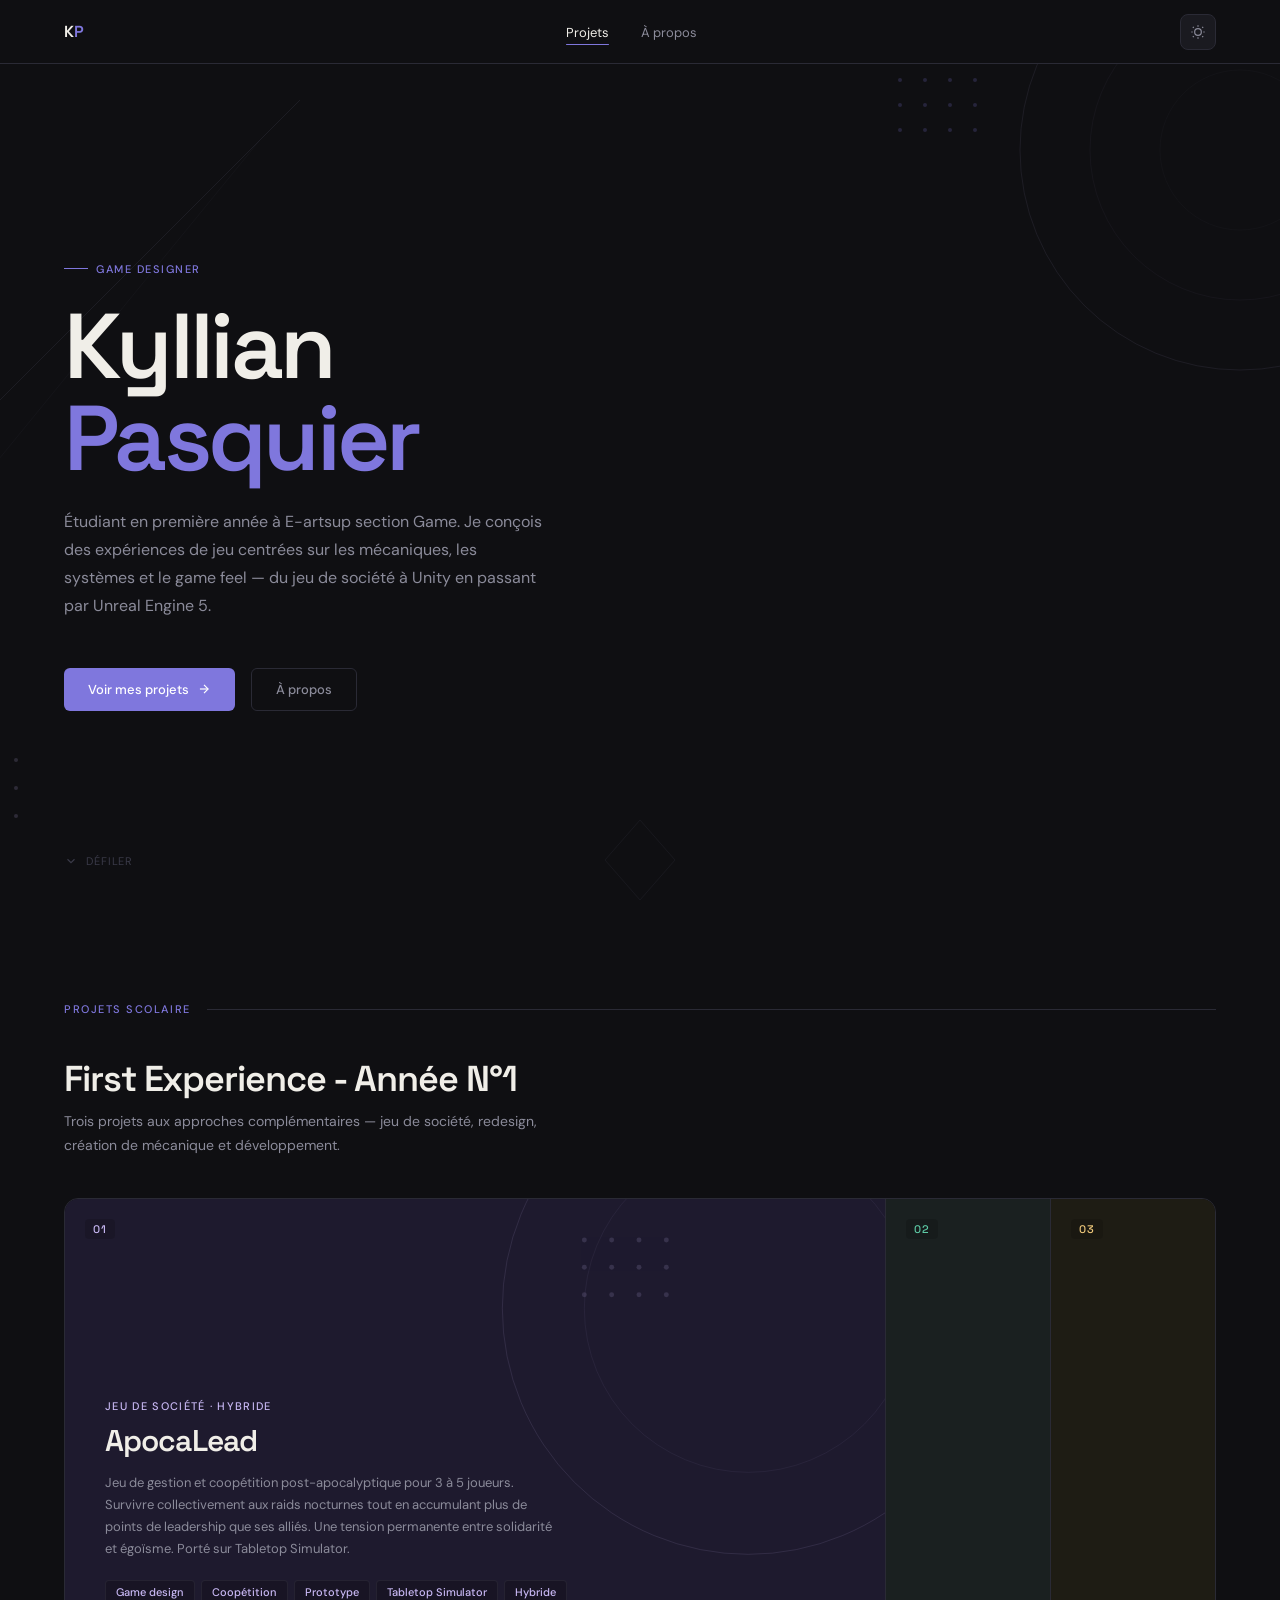
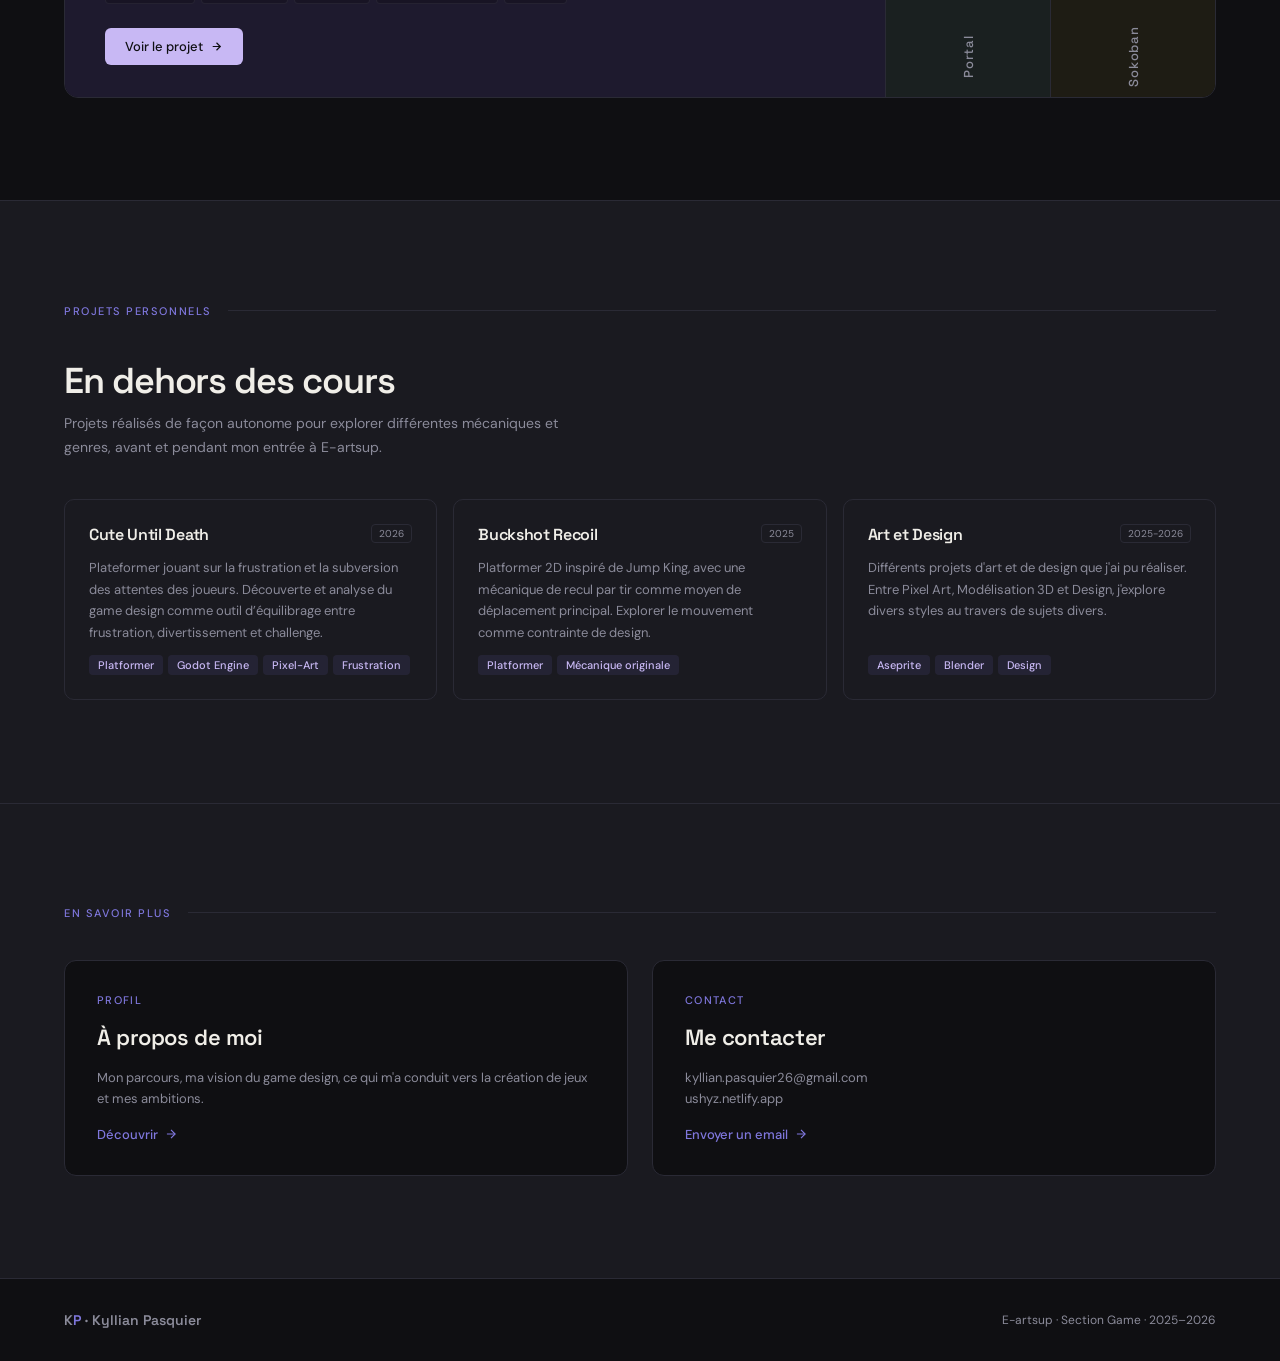
==== index.html @ 9b7fede8 "Update index.html" ====
<!DOCTYPE html>
<html lang="fr">
<head>
    <meta charset="UTF-8">
    <meta name="viewport" content="width=device-width, initial-scale=1.0">
    <title>Ushyz | Portfolio Game Designer</title>
    <link rel="stylesheet" href="styles/ushyz.css" type="text/css">
</head>
<body>

    <!-- NAV -->
<nav>
  <a href="index.html" class="nav-logo">K<span>P</span></a>
  <ul class="nav-links">
    <li><a href="#projets" class="active">Projets</a></li>
    <li><a href="ushyz.html">À propos</a></li>
  </ul>
  <button class="theme-toggle" id="themeToggle" aria-label="Changer de thème">
    <svg class="icon-sun" width="16" height="16" viewBox="0 0 24 24" fill="none" stroke="currentColor" stroke-width="1.8">
      <circle cx="12" cy="12" r="5"/><line x1="12" y1="2" x2="12" y2="4"/><line x1="12" y1="20" x2="12" y2="22"/>
      <line x1="4.22" y1="4.22" x2="5.64" y2="5.64"/><line x1="18.36" y1="18.36" x2="19.78" y2="19.78"/>
      <line x1="2" y1="12" x2="4" y2="12"/><line x1="20" y1="12" x2="22" y2="12"/>
      <line x1="4.22" y1="19.78" x2="5.64" y2="18.36"/><line x1="18.36" y1="5.64" x2="19.78" y2="4.22"/>
    </svg>
    <svg class="icon-moon" width="16" height="16" viewBox="0 0 24 24" fill="none" stroke="currentColor" stroke-width="1.8">
      <path d="M21 12.79A9 9 0 1111.21 3a7 7 0 009.79 9.79z"/>
    </svg>
  </button>
</nav>
 
<!-- HERO -->
<section class="hero">
  <div class="hero-bg">
    <svg viewBox="0 0 1440 900" xmlns="http://www.w3.org/2000/svg" preserveAspectRatio="xMidYMid slice">
      <circle cx="1320" cy="150" r="220" fill="none" stroke="#C8B8F4" stroke-width="0.8" opacity="0.1"/>
      <circle cx="1320" cy="150" r="150" fill="none" stroke="#C8B8F4" stroke-width="0.6" opacity="0.07"/>
      <circle cx="1320" cy="150" r="80" fill="none" stroke="#C8B8F4" stroke-width="0.5" opacity="0.05"/>
      <g fill="#7F77DD" opacity="0.2">
        <circle cx="980" cy="55" r="2"/><circle cx="1005" cy="55" r="2"/><circle cx="1030" cy="55" r="2"/><circle cx="1055" cy="55" r="2"/>
        <circle cx="980" cy="80" r="2"/><circle cx="1005" cy="80" r="2"/><circle cx="1030" cy="80" r="2"/><circle cx="1055" cy="80" r="2"/>
        <circle cx="980" cy="105" r="2"/><circle cx="1005" cy="105" r="2"/><circle cx="1030" cy="105" r="2"/><circle cx="1055" cy="105" r="2"/>
        <circle cx="980" cy="130" r="2"/><circle cx="1005" cy="130" r="2"/><circle cx="1030" cy="130" r="2"/><circle cx="1055" cy="130" r="2"/>
      </g>
      <line x1="-20" y1="500" x2="380" y2="100" stroke="#2A2A35" stroke-width="1" opacity="0.5"/>
      <line x1="-20" y1="580" x2="340" y2="140" stroke="#2A2A35" stroke-width="0.6" opacity="0.35"/>
      <rect x="1380" y="480" width="50" height="50" fill="none" stroke="#C8B8F4" stroke-width="0.7" opacity="0.12" transform="rotate(22 1405 505)"/>
      <g fill="#C8B8F4" opacity="0.16">
        <circle cx="40" cy="760" r="2"/><circle cx="68" cy="760" r="2"/><circle cx="96" cy="760" r="2"/>
        <circle cx="40" cy="788" r="2"/><circle cx="68" cy="788" r="2"/><circle cx="96" cy="788" r="2"/>
        <circle cx="40" cy="816" r="2"/><circle cx="68" cy="816" r="2"/><circle cx="96" cy="816" r="2"/>
      </g>
      <polygon points="720,820 755,860 720,900 685,860" fill="none" stroke="#C8B8F4" stroke-width="0.5" opacity="0.1"/>
    </svg>
  </div>
 
  <div class="hero-content">
    <div class="hero-tag">Game Designer</div>
    <h1 class="hero-title">Kyllian<br><span class="accent">Pasquier</span></h1>
    <p class="hero-desc">Étudiant en première année à E-artsup section Game. Je conçois des expériences de jeu centrées sur les mécaniques, les systèmes et le game feel — du jeu de société à Unity en passant par Unreal Engine 5.</p>
    <div class="hero-actions">
      <a href="#projets" class="btn-primary">
        Voir mes projets
        <svg width="14" height="14" viewBox="0 0 24 24" fill="none" stroke="currentColor" stroke-width="2"><line x1="5" y1="12" x2="19" y2="12"/><polyline points="12 5 19 12 12 19"/></svg>
      </a>
      <a href="apropos.html" class="btn-ghost">À propos</a>
    </div>
  </div>
 
  <div class="scroll-hint">
    <svg width="14" height="14" viewBox="0 0 24 24" fill="none" stroke="currentColor" stroke-width="2"><polyline points="6 9 12 15 18 9"/></svg>
    Défiler
  </div>
</section>
 
<!-- PROJETS MAJEURS -->
<section class="section" id="projets" style="background:var(--bg);">
  <div class="section-header">
    <span class="section-label">Projets Scolaire</span>
    <div class="section-line"></div>
  </div>
  <h2 class="section-title">First Experience - Année N°1</h2>
  <p class="section-sub">Trois projets aux approches complémentaires — jeu de société, redesign, création de mécanique et développement.</p>
 
  <div class="accordion" id="accordion">
 
    <!-- ApocaLead -->
    <div class="accord-panel active" data-id="apocalead">
      <div class="accord-bg"></div>
      <svg class="accord-deco" viewBox="0 0 600 520" xmlns="http://www.w3.org/2000/svg">
        <circle cx="500" cy="80" r="180" fill="none" stroke="#C8B8F4" stroke-width="0.7" opacity="0.12"/>
        <circle cx="500" cy="80" r="120" fill="none" stroke="#C8B8F4" stroke-width="0.5" opacity="0.09"/>
        <g fill="#C8B8F4" opacity="0.15">
          <circle cx="380" cy="30" r="1.8"/><circle cx="400" cy="30" r="1.8"/><circle cx="420" cy="30" r="1.8"/><circle cx="440" cy="30" r="1.8"/>
          <circle cx="380" cy="50" r="1.8"/><circle cx="400" cy="50" r="1.8"/><circle cx="420" cy="50" r="1.8"/><circle cx="440" cy="50" r="1.8"/>
          <circle cx="380" cy="70" r="1.8"/><circle cx="400" cy="70" r="1.8"/><circle cx="420" cy="70" r="1.8"/><circle cx="440" cy="70" r="1.8"/>
        </g>
        <polygon points="30,460 90,380 150,460" fill="none" stroke="#C8B8F4" stroke-width="0.6" opacity="0.15"/>
      </svg>
      <span class="accord-num">01</span>
      <div class="accord-label-v">ApocaLead</div>
      <div class="accord-content">
        <div class="accord-type">Jeu de société · Hybride</div>
        <h3 class="accord-title">ApocaLead</h3>
        <p class="accord-desc">Jeu de gestion et coopétition post-apocalyptique pour 3 à 5 joueurs. Survivre collectivement aux raids nocturnes tout en accumulant plus de points de leadership que ses alliés. Une tension permanente entre solidarité et égoïsme. Porté sur Tabletop Simulator.</p>
        <div class="accord-tags">
          <span class="accord-tag">Game design</span>
          <span class="accord-tag">Coopétition</span>
          <span class="accord-tag">Prototype</span>
          <span class="accord-tag">Tabletop Simulator</span>
          <span class="accord-tag">Hybride</span>
        </div>
        <div class="accord-actions">
          <a href="projetScolaire/apocalead.html" class="btn-accord">
            Voir le projet
            <svg width="13" height="13" viewBox="0 0 24 24" fill="none" stroke="currentColor" stroke-width="2.2"><line x1="5" y1="12" x2="19" y2="12"/><polyline points="12 5 19 12 12 19"/></svg>
          </a>
        </div>
      </div>
    </div>
 
    <!-- Portal -->
    <div class="accord-panel" data-id="portal">
      <div class="accord-bg"></div>
      <svg class="accord-deco" viewBox="0 0 600 520" xmlns="http://www.w3.org/2000/svg">
        <circle cx="500" cy="260" r="160" fill="none" stroke="#5DCAA5" stroke-width="0.7" opacity="0.12"/>
        <circle cx="500" cy="260" r="100" fill="none" stroke="#5DCAA5" stroke-width="0.5" opacity="0.09"/>
        <circle cx="500" cy="260" r="48" fill="none" stroke="#5DCAA5" stroke-width="0.4" opacity="0.07"/>
        <g fill="#5DCAA5" opacity="0.14">
          <circle cx="60" cy="40" r="1.8"/><circle cx="80" cy="40" r="1.8"/><circle cx="100" cy="40" r="1.8"/>
          <circle cx="60" cy="60" r="1.8"/><circle cx="80" cy="60" r="1.8"/><circle cx="100" cy="60" r="1.8"/>
        </g>
        <rect x="50" y="420" width="40" height="40" fill="none" stroke="#5DCAA5" stroke-width="0.6" opacity="0.14" transform="rotate(20 70 440)"/>
      </svg>
      <span class="accord-num">02</span>
      <div class="accord-label-v">Portal</div>
      <div class="accord-content">
        <div class="accord-type">Level design · Unreal Engine 5</div>
        <h3 class="accord-title">Portal — Redesign</h3>
        <p class="accord-desc">Reconstruction du niveau d'introduction de Portal depuis zéro en Blueprints sur UE5, puis intégration d'une mécanique de gameplay originale. Un exercice d'analyse du design existant avant toute création propre.</p>
        <div class="accord-tags">
          <span class="accord-tag">Unreal Engine 5</span>
          <span class="accord-tag">Blueprints</span>
          <span class="accord-tag">Level design</span>
          <span class="accord-tag">Analyse</span>
        </div>
        <div class="accord-actions">
          <a href="projetScolaire/portalgravity.html" class="btn-accord">
            Voir le projet
            <svg width="13" height="13" viewBox="0 0 24 24" fill="none" stroke="currentColor" stroke-width="2.2"><line x1="5" y1="12" x2="19" y2="12"/><polyline points="12 5 19 12 12 19"/></svg>
          </a>
        </div>
      </div>
    </div>
 
    <!-- Sokoban -->
    <div class="accord-panel" data-id="sokoban">
      <div class="accord-bg"></div>
      <svg class="accord-deco" viewBox="0 0 600 520" xmlns="http://www.w3.org/2000/svg">
        <circle cx="480" cy="420" r="150" fill="none" stroke="#F0C97B" stroke-width="0.7" opacity="0.12"/>
        <circle cx="480" cy="420" r="90" fill="none" stroke="#F0C97B" stroke-width="0.5" opacity="0.09"/>
        <g fill="#F0C97B" opacity="0.14">
          <circle cx="40" cy="460" r="1.8"/><circle cx="60" cy="460" r="1.8"/>
          <circle cx="40" cy="480" r="1.8"/><circle cx="60" cy="480" r="1.8"/>
        </g>
        <polygon points="300,40 340,100 260,100" fill="none" stroke="#F0C97B" stroke-width="0.6" opacity="0.14"/>
      </svg>
      <span class="accord-num">03</span>
      <div class="accord-label-v">Sokoban</div>
      <div class="accord-content">
        <div class="accord-type">Développement · Unity · Projet de fin d'année</div>
        <h3 class="accord-title">Sokoban revisité</h3>
        <p class="accord-desc">Reprise d'un jeu de type Sokoban avec ajout d'une mécanique clé, refonte du système de déplacement et amélioration du game feel — dont la rotation du personnage selon sa direction. Petit détail, grand impact sur la lisibilité et l'immersion.</p>
        <div class="accord-tags">
          <span class="accord-tag">Unity</span>
          <span class="accord-tag">C#</span>
          <span class="accord-tag">Game feel</span>
          <span class="accord-tag">Mécanique originale</span>
        </div>
        <div class="accord-actions">
          <a href="projetScolaire/froglydash.html" class="btn-accord">
            Voir le projet
            <svg width="13" height="13" viewBox="0 0 24 24" fill="none" stroke="currentColor" stroke-width="2.2"><line x1="5" y1="12" x2="19" y2="12"/><polyline points="12 5 19 12 12 19"/></svg>
          </a>
        </div>
      </div>
    </div>
 
  </div>
</section>
 
<!-- PROJETS PERSO -->
<section class="section" style="background:var(--bg2); border-top:1px solid var(--border);">
  <div class="section-header">
    <span class="section-label">Projets personnels</span>
    <div class="section-line"></div>
  </div>
  <h2 class="section-title">En dehors des cours</h2>
  <p class="section-sub">Projets réalisés de façon autonome pour explorer différentes mécaniques et genres, avant et pendant mon entrée à E-artsup.</p>
 

  <div class="perso-grid">
    <div class="perso-card fade-up">
      <div class="perso-card-header">
        <div class="perso-card-title">Cute Until Death</div>
        <span class="perso-card-year">2026</span>
      </div>
      <p class="perso-card-desc">Plateformer jouant sur la frustration et la subversion des attentes des joueurs. Découverte et analyse du game design comme outil d’équilibrage entre frustration, divertissement et challenge.</p>
      <div class="perso-tags">
        <span class="perso-tag">Platformer</span>
        <span class="perso-tag">Godot Engine</span>
        <span class="perso-tag">Pixel-Art</span>
        <span class="perso-tag">Frustration</span>
      </div>
    </div>

    <div class="perso-card fade-up">
      <div class="perso-card-header">
        <div class="perso-card-title">Buckshot Recoil</div>
        <span class="perso-card-year">2025</span>
      </div>
      <p class="perso-card-desc">Platformer 2D inspiré de Jump King, avec une mécanique de recul par tir comme moyen de déplacement principal. Explorer le mouvement comme contrainte de design.</p>
      <div class="perso-tags">
        <span class="perso-tag">Platformer</span>
        <span class="perso-tag">Mécanique originale</span>
      </div>
    </div>
 
    <div class="perso-card fade-up">
      <div class="perso-card-header">
        <div class="perso-card-title">Art et Design</div>
        <span class="perso-card-year">2025-2026</span>
      </div>
      <p class="perso-card-desc">Différents projets d'art et de design que j'ai pu réaliser. Entre Pixel Art, Modélisation 3D et Design, j'explore divers styles au travers de sujets divers.</p>
      <div class="perso-tags">
        <span class="perso-tag">Aseprite</span>
        <span class="perso-tag">Blender</span>
        <span class="perso-tag">Design</span>
      </div>
    </div>
    
  </div>
</section>
 
<!-- BOTTOM HUB -->
<section class="bottom-hub">
  <div class="section-header">
    <span class="section-label">En savoir plus</span>
    <div class="section-line"></div>
  </div>
  <div class="bottom-grid">
 
    <a href="apropos.html" class="bottom-card fade-up">
      <div class="bottom-card-label">Profil</div>
      <div class="bottom-card-title">À propos de moi</div>
      <p class="bottom-card-desc">Mon parcours, ma vision du game design, ce qui m'a conduit vers la création de jeux et mes ambitions.</p>
      <span class="bottom-card-link">
        Découvrir
        <svg width="14" height="14" viewBox="0 0 24 24" fill="none" stroke="currentColor" stroke-width="2"><line x1="5" y1="12" x2="19" y2="12"/><polyline points="12 5 19 12 12 19"/></svg>
      </span>
    </a>
 
    <a href="mailto:kyllian.pasquier26@gmail.com" class="bottom-card fade-up">
      <div class="bottom-card-label">Contact</div>
      <div class="bottom-card-title">Me contacter</div>
      <p class="bottom-card-desc">kyllian.pasquier26@gmail.com<br>ushyz.netlify.app</p>
      <span class="bottom-card-link">
        Envoyer un email
        <svg width="14" height="14" viewBox="0 0 24 24" fill="none" stroke="currentColor" stroke-width="2"><line x1="5" y1="12" x2="19" y2="12"/><polyline points="12 5 19 12 12 19"/></svg>
      </span>
    </a>
 
  </div>
</section>
 
<!-- FOOTER -->
<footer>
  <div class="footer-logo">K<span>P</span> · Kyllian Pasquier</div>
  <div class="footer-copy">E-artsup · Section Game · 2025–2026</div>
</footer>

</body>
<script src="js/app.js">
</script>
</html>
---- styles/ushyz.css ----
@import url('https://fonts.googleapis.com/css2?family=DM+Sans:wght@300;400;500&family=Space+Grotesk:wght@400;500;600&family=DM+Mono:wght@400;500&display=swap');

:root {
  --accent: #7F77DD;
  --accent-light: #C8B8F4;
  --accent-dim: rgba(127,119,221,0.10);
  --ease: 0.35s cubic-bezier(.4,0,.2,1);
  --accord-ease: 0.55s cubic-bezier(.4,0,.2,1);
}
[data-theme="dark"] {
  --bg: #0F0F12; --bg2: #1A1A20; --bg3: #22222A;
  --ink: #F0EEE8; --ink2: #8B8B9A; --ink3: #3A3A48;
  --border: #2A2A35; --shadow: 0 4px 32px rgba(0,0,0,0.5);
}
[data-theme="light"] {
  --bg: #FAFAF8; --bg2: #F2F1EE; --bg3: #E8E7E2;
  --ink: #0F0F12; --ink2: #5A5A6A; --ink3: #CACAC8;
  --border: #E2E2E8; --shadow: 0 4px 32px rgba(0,0,0,0.07);
}
*, *::before, *::after { box-sizing: border-box; margin: 0; padding: 0; }
html { scroll-behavior: smooth; }
body {
  font-family: 'DM Sans', sans-serif;
  background: var(--bg); color: var(--ink);
  transition: background var(--ease), color var(--ease);
  overflow-x: hidden;
}
a { color: inherit; text-decoration: none; }
 
/* ── NAV ── */
nav {
  position: fixed; top: 0; left: 0; right: 0; z-index: 100;
  display: flex; align-items: center; justify-content: space-between;
  padding: 0 clamp(1.5rem,5vw,4rem); height: 64px;
  background: var(--bg); border-bottom: 1px solid var(--border);
  transition: background var(--ease), border-color var(--ease);
}
.nav-logo { font-family:'Space Grotesk',sans-serif; font-size:16px; font-weight:600; letter-spacing:-0.03em; }
.nav-logo span { color: var(--accent); }
.nav-links { display:flex; align-items:center; gap:2rem; list-style:none; }
.nav-links a { font-size:13px; color:var(--ink2); transition:color 0.2s; }
.nav-links a:hover, .nav-links a.active { color:var(--ink); }
.nav-links a.active { position:relative; }
.nav-links a.active::after { content:''; position:absolute; bottom:-4px; left:0; right:0; height:1.5px; background:var(--accent); border-radius:1px; }
.theme-toggle {
  width:36px; height:36px; border-radius:8px;
  border:1px solid var(--border); background:var(--bg2);
  cursor:pointer; display:flex; align-items:center; justify-content:center;
  transition:background var(--ease); color:var(--ink2);
}
.theme-toggle:hover { background:var(--bg3); color:var(--ink); }
[data-theme="dark"]  .icon-sun  { display:block; }
[data-theme="dark"]  .icon-moon { display:none; }
[data-theme="light"] .icon-sun  { display:none; }
[data-theme="light"] .icon-moon { display:block; }
 
/* ── HERO ── */
.hero {
  min-height:100vh; padding:0 clamp(1.5rem,5vw,4rem);
  display:flex; align-items:center; position:relative; overflow:hidden;
}
.hero-bg { position:absolute; inset:0; pointer-events:none; }
.hero-bg svg { position:absolute; inset:0; width:100%; height:100%; }
.hero-content { position:relative; z-index:2; padding-top:64px; max-width:680px; }
.hero-tag {
  display:inline-flex; align-items:center; gap:8px;
  font-size:11px; font-weight:500; letter-spacing:0.14em; text-transform:uppercase;
  color:var(--accent); margin-bottom:1.5rem;
  animation:fadeUp 0.6s 0.1s ease both;
}
.hero-tag::before { content:''; display:block; width:24px; height:1.5px; background:var(--accent); }
.hero-title {
  font-family:'Space Grotesk',sans-serif;
  font-size:clamp(48px,8vw,92px); font-weight:600;
  line-height:1.0; letter-spacing:-0.04em; color:var(--ink);
  margin-bottom:1.5rem; animation:fadeUp 0.6s 0.22s ease both;
}
.hero-title .accent { color:var(--accent); }
.hero-desc {
  font-size:clamp(14px,1.5vw,16px); color:var(--ink2);
  line-height:1.75; max-width:480px; margin-bottom:3rem;
  animation:fadeUp 0.6s 0.34s ease both;
}
.hero-actions { display:flex; gap:1rem; flex-wrap:wrap; animation:fadeUp 0.6s 0.46s ease both; }
.btn-primary {
  display:inline-flex; align-items:center; gap:8px;
  padding:12px 24px; background:var(--accent); color:#fff;
  font-size:13px; font-weight:500; border-radius:6px;
  transition:opacity 0.2s, transform 0.2s;
}
.btn-primary:hover { opacity:0.88; transform:translateY(-1px); }
.btn-ghost {
  display:inline-flex; align-items:center; gap:8px;
  padding:12px 24px; background:transparent; color:var(--ink2);
  font-size:13px; font-weight:500; border-radius:6px;
  border:1px solid var(--border); transition:color 0.2s, border-color 0.2s, transform 0.2s;
}
.btn-ghost:hover { color:var(--ink); border-color:var(--ink2); transform:translateY(-1px); }
.scroll-hint {
  position:absolute; bottom:2rem; left:clamp(1.5rem,5vw,4rem);
  display:flex; align-items:center; gap:8px;
  font-size:11px; color:var(--ink3); letter-spacing:0.08em; text-transform:uppercase;
  animation:bob 2.2s ease-in-out infinite;
}
@keyframes bob { 0%,100%{transform:translateY(0)} 50%{transform:translateY(6px)} }
@keyframes fadeUp { from{opacity:0;transform:translateY(20px)} to{opacity:1;transform:translateY(0)} }
 
/* ── SECTION COMMUNE ── */
.section { padding:clamp(4rem,8vw,7rem) clamp(1.5rem,5vw,4rem); }
.section-header { display:flex; align-items:center; gap:1rem; margin-bottom:2.5rem; }
.section-label { font-size:11px; font-weight:500; letter-spacing:0.14em; text-transform:uppercase; color:var(--accent); white-space:nowrap; }
.section-line { flex:1; height:1px; background:var(--border); }
.section-title { font-family:'Space Grotesk',sans-serif; font-size:clamp(24px,3vw,36px); font-weight:600; letter-spacing:-0.03em; color:var(--ink); margin-bottom:0.5rem; }
.section-sub { font-size:14px; color:var(--ink2); line-height:1.7; max-width:520px; margin-bottom:2.5rem; }
 
/* ── ACCORDÉON HORIZONTAL ── */
.accordion {
  display:flex; height:500px;
  border-radius:14px; overflow:hidden;
  border:1px solid var(--border);
}
.accord-panel {
  position:relative; overflow:hidden; cursor:pointer;
  transition:flex var(--accord-ease);
  flex:1; min-width:60px;
  border-right:1px solid var(--border);
}
.accord-panel:last-child { border-right:none; }
.accord-panel.active { flex:5; cursor:default; }
 
.accord-panel[data-id="apocalead"] { --ph:#1E1A2E; --pa:#C8B8F4; }
.accord-panel[data-id="portal"]    { --ph:#1A2020; --pa:#5DCAA5; }
.accord-panel[data-id="sokoban"]   { --ph:#1E1C14; --pa:#F0C97B; }
.accord-panel[data-id="cute"]      { --ph:#1E1014; --pa:#F0997B; }
[data-theme="light"] .accord-panel[data-id="apocalead"] { --ph:#F0EDF9; }
[data-theme="light"] .accord-panel[data-id="portal"]    { --ph:#EDF5F2; }
[data-theme="light"] .accord-panel[data-id="sokoban"]   { --ph:#F6F2E8; }
[data-theme="light"] .accord-panel[data-id="cute"]      { --ph:#F9EDE9; }
 
.accord-bg { position:absolute; inset:0; background:var(--ph); transition:background var(--ease); }
 
.accord-deco { position:absolute; inset:0; pointer-events:none; opacity:0; transition:opacity 0.4s 0.2s; }
.accord-panel.active .accord-deco { opacity:1; }
 
.accord-num {
  position:absolute; top:1.25rem; left:1.25rem; z-index:2;
  font-family:'Space Grotesk',sans-serif; font-size:11px; font-weight:500;
  letter-spacing:0.1em; color:var(--pa);
  background:rgba(0,0,0,0.15); padding:3px 8px; border-radius:4px;
}
[data-theme="light"] .accord-num { background:rgba(255,255,255,0.5); }
 
.accord-label-v {
  position:absolute; bottom:2rem; left:50%; z-index:2;
  transform:translateX(-50%) rotate(-90deg);
  white-space:nowrap; font-family:'Space Grotesk',sans-serif;
  font-size:13px; font-weight:500; letter-spacing:0.06em; color:var(--ink2);
  transition:opacity 0.4s, color 0.2s; pointer-events:none;
}
.accord-panel.active .accord-label-v { opacity:0; }
.accord-panel:not(.active):hover .accord-label-v { color:var(--ink); }
 
.accord-content {
  position:absolute; inset:0; z-index:2;
  padding:4rem 2.5rem 2rem;
  display:flex; flex-direction:column; justify-content:flex-end;
  opacity:0; transform:translateY(12px);
  transition:opacity 0.3s, transform 0.3s;
  pointer-events:none;
}
.accord-panel.active .accord-content { opacity:1; transform:translateY(0); transition-delay:0.18s; pointer-events:auto; }
 
.accord-type { font-size:11px; font-weight:500; letter-spacing:0.12em; text-transform:uppercase; color:var(--pa); margin-bottom:0.5rem; }
.accord-title { font-family:'Space Grotesk',sans-serif; font-size:clamp(20px,2.5vw,30px); font-weight:600; letter-spacing:-0.03em; color:var(--ink); margin-bottom:0.75rem; }
.accord-desc { font-size:13px; color:var(--ink2); line-height:1.7; max-width:460px; margin-bottom:1.25rem; }
.accord-tags { display:flex; flex-wrap:wrap; gap:6px; margin-bottom:1.5rem; }
.accord-tag {
  font-size:11px; font-weight:500; padding:4px 10px; border-radius:4px;
  background:rgba(0,0,0,0.2); color:var(--pa);
  border:1px solid rgba(255,255,255,0.06);
}
[data-theme="light"] .accord-tag { background:rgba(255,255,255,0.6); border-color:rgba(0,0,0,0.08); color:var(--ink2); }
 
.accord-panel:not(.active)::after {
  content:''; position:absolute; inset:0;
  background:rgba(127,119,221,0.04); opacity:0; transition:opacity 0.2s;
}
.accord-panel:not(.active):hover::after { opacity:1; }
 
.accord-actions { display:flex; gap:0.75rem; flex-wrap:wrap; }
.btn-accord {
  display:inline-flex; align-items:center; gap:7px;
  padding:10px 20px; border-radius:6px;
  font-size:13px; font-weight:500;
  background:var(--pa); color:#0F0F12;
  transition:opacity 0.2s, transform 0.2s;
}
.btn-accord:hover { opacity:0.85; transform:translateY(-1px); }
 
/* ── PROJETS PERSO ── */
.perso-grid { display:grid; grid-template-columns:repeat(auto-fit,minmax(280px,1fr)); gap:1rem; }
.perso-card {
  background:var(--bg2); border:1px solid var(--border);
  border-radius:10px; padding:1.5rem;
  display:flex; flex-direction:column; gap:0.75rem;
  transition:border-color 0.25s, transform 0.25s;
  position:relative; overflow:hidden;
}
.perso-card:hover { border-color:var(--accent-light); transform:translateY(-3px); }
.perso-card-header { display:flex; justify-content:space-between; align-items:flex-start; }
.perso-card-title { font-family:'Space Grotesk',sans-serif; font-size:16px; font-weight:600; letter-spacing:-0.02em; color:var(--ink); }
.perso-card-year { font-size:10px; color:var(--ink2); padding:2px 7px; border-radius:4px; border:1px solid var(--border); }
.perso-card-desc { font-size:13px; color:var(--ink2); line-height:1.65; }
.perso-tags { display:flex; flex-wrap:wrap; gap:5px; margin-top:auto; }
.perso-tag { font-size:11px; font-weight:500; padding:3px 9px; border-radius:4px; background:var(--accent-dim); color:var(--accent-light); }
[data-theme="light"] .perso-tag { background:#EEEDFE; color:#3C3489; }
 
/* ── BOTTOM HUB (à propos + contact) ── */
.bottom-hub { padding:clamp(4rem,8vw,7rem) clamp(1.5rem,5vw,4rem); background:var(--bg2); border-top:1px solid var(--border); }
.bottom-grid { display:grid; grid-template-columns:1fr 1fr; gap:1.5rem; }
.bottom-card {
  background:var(--bg); border:1px solid var(--border);
  border-radius:12px; padding:2rem;
  display:flex; flex-direction:column; gap:1rem;
  transition:border-color 0.25s, transform 0.25s;
  position:relative; overflow:hidden;
}
.bottom-card:hover { border-color:var(--accent-light); transform:translateY(-3px); }
.bottom-card-label { font-size:11px; font-weight:500; letter-spacing:0.12em; text-transform:uppercase; color:var(--accent); }
.bottom-card-title { font-family:'Space Grotesk',sans-serif; font-size:22px; font-weight:600; letter-spacing:-0.02em; color:var(--ink); }
.bottom-card-desc { font-size:13px; color:var(--ink2); line-height:1.65; flex:1; }
.bottom-card-link {
  display:inline-flex; align-items:center; gap:6px;
  font-size:13px; font-weight:500; color:var(--accent);
  transition:gap 0.2s;
}
.bottom-card:hover .bottom-card-link { gap:10px; }
 
/* ── FOOTER ── */
footer {
  padding:2rem clamp(1.5rem,5vw,4rem);
  border-top:1px solid var(--border);
  display:flex; justify-content:space-between; align-items:center; flex-wrap:wrap; gap:1rem;
}
.footer-logo { font-family:'Space Grotesk',sans-serif; font-size:14px; font-weight:600; color:var(--ink2); }
.footer-logo span { color:var(--accent); }
.footer-copy { font-size:12px; color:var(--ink2); }
 
/* ── FADE UP ── */
.fade-up { opacity:0; transform:translateY(24px); transition:opacity 0.6s ease, transform 0.6s ease; }
.fade-up.visible { opacity:1; transform:translateY(0); }
.fade-up:nth-child(2){transition-delay:0.1s}
.fade-up:nth-child(3){transition-delay:0.2s}
.fade-up:nth-child(4){transition-delay:0.3s}
 
@media(max-width:768px){
  .nav-links{display:none;}
  .accordion{flex-direction:column;height:auto;}
  .accord-panel{flex:none!important;height:60px;min-width:unset;border-right:none;border-bottom:1px solid var(--border);}
  .accord-panel:last-child{border-bottom:none;}
  .accord-panel.active{height:380px;}
  .accord-label-v{transform:translate(-50%,-50%);bottom:unset;top:50%;}
  .bottom-grid{grid-template-columns:1fr;}
}
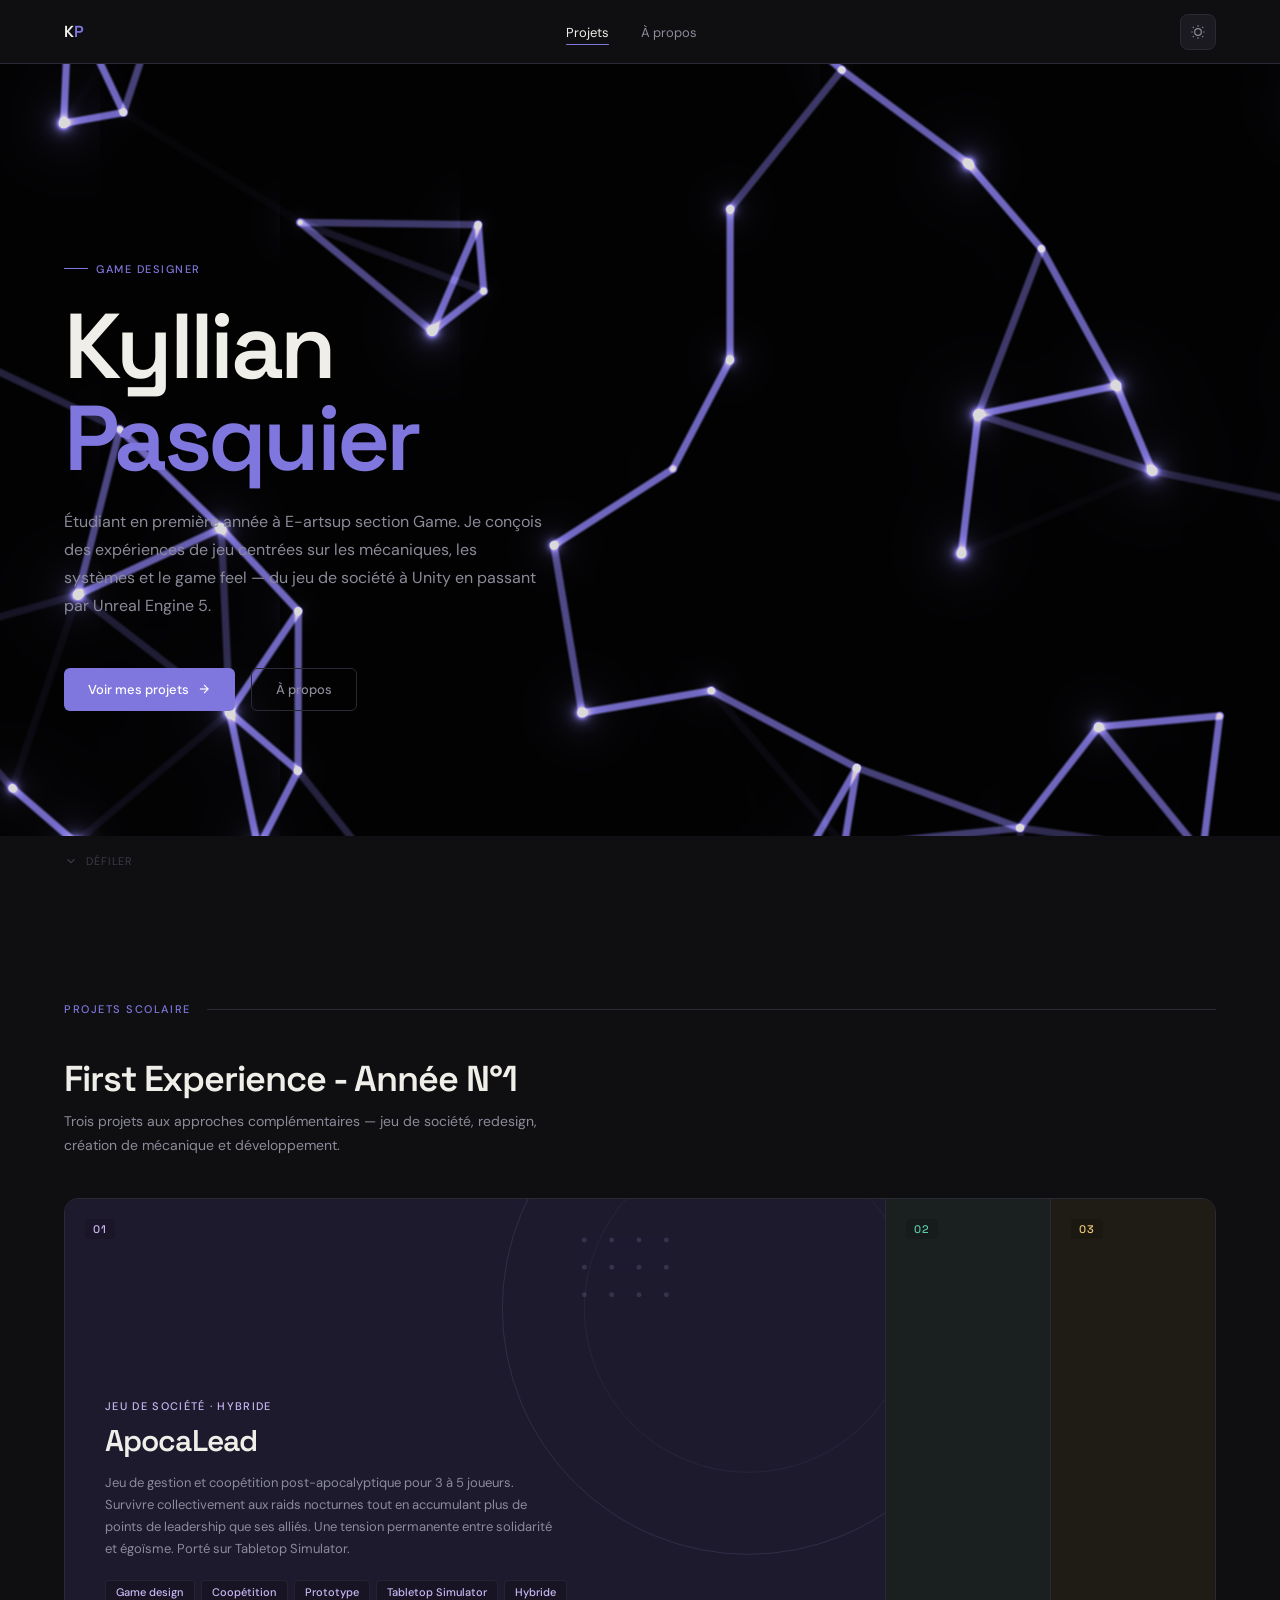
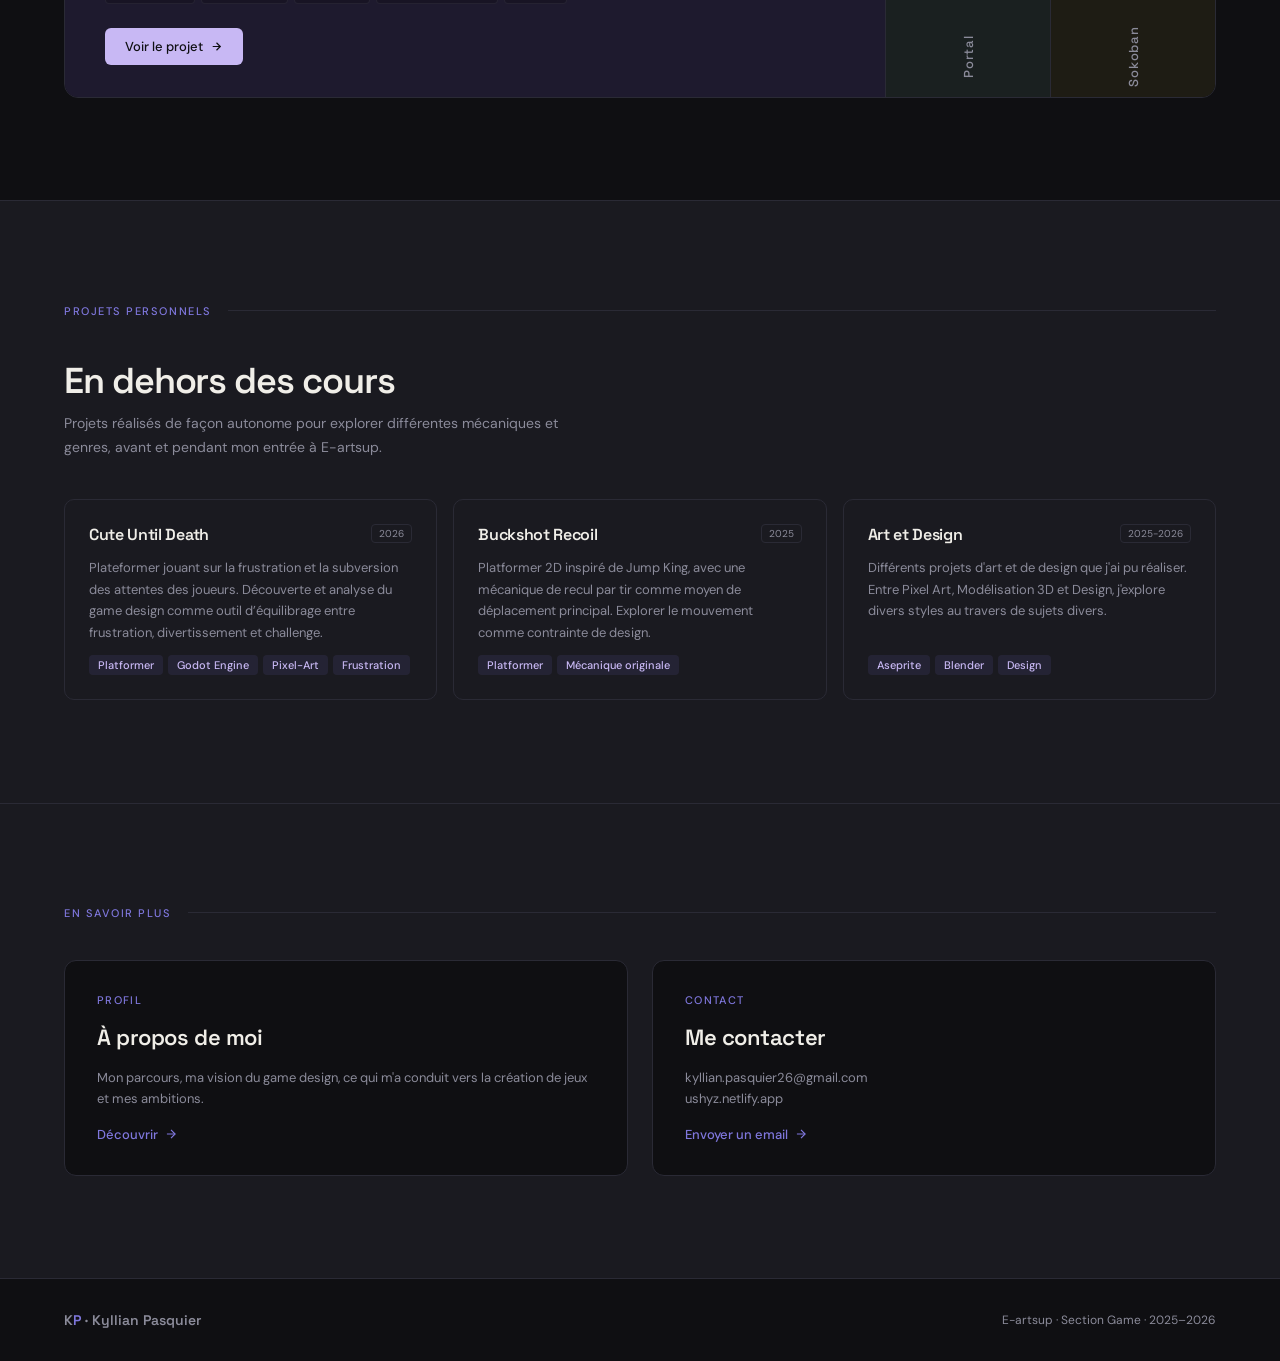
==== commit c7a21089: "update main section Ajout shaders + optimisation" ====
--- a/index.html
+++ b/index.html
@@ -31,26 +31,7 @@
 <!-- HERO -->
 <section class="hero">
   <div class="hero-bg">
-    <svg viewBox="0 0 1440 900" xmlns="http://www.w3.org/2000/svg" preserveAspectRatio="xMidYMid slice">
-      <circle cx="1320" cy="150" r="220" fill="none" stroke="#C8B8F4" stroke-width="0.8" opacity="0.1"/>
-      <circle cx="1320" cy="150" r="150" fill="none" stroke="#C8B8F4" stroke-width="0.6" opacity="0.07"/>
-      <circle cx="1320" cy="150" r="80" fill="none" stroke="#C8B8F4" stroke-width="0.5" opacity="0.05"/>
-      <g fill="#7F77DD" opacity="0.2">
-        <circle cx="980" cy="55" r="2"/><circle cx="1005" cy="55" r="2"/><circle cx="1030" cy="55" r="2"/><circle cx="1055" cy="55" r="2"/>
-        <circle cx="980" cy="80" r="2"/><circle cx="1005" cy="80" r="2"/><circle cx="1030" cy="80" r="2"/><circle cx="1055" cy="80" r="2"/>
-        <circle cx="980" cy="105" r="2"/><circle cx="1005" cy="105" r="2"/><circle cx="1030" cy="105" r="2"/><circle cx="1055" cy="105" r="2"/>
-        <circle cx="980" cy="130" r="2"/><circle cx="1005" cy="130" r="2"/><circle cx="1030" cy="130" r="2"/><circle cx="1055" cy="130" r="2"/>
-      </g>
-      <line x1="-20" y1="500" x2="380" y2="100" stroke="#2A2A35" stroke-width="1" opacity="0.5"/>
-      <line x1="-20" y1="580" x2="340" y2="140" stroke="#2A2A35" stroke-width="0.6" opacity="0.35"/>
-      <rect x="1380" y="480" width="50" height="50" fill="none" stroke="#C8B8F4" stroke-width="0.7" opacity="0.12" transform="rotate(22 1405 505)"/>
-      <g fill="#C8B8F4" opacity="0.16">
-        <circle cx="40" cy="760" r="2"/><circle cx="68" cy="760" r="2"/><circle cx="96" cy="760" r="2"/>
-        <circle cx="40" cy="788" r="2"/><circle cx="68" cy="788" r="2"/><circle cx="96" cy="788" r="2"/>
-        <circle cx="40" cy="816" r="2"/><circle cx="68" cy="816" r="2"/><circle cx="96" cy="816" r="2"/>
-      </g>
-      <polygon points="720,820 755,860 720,900 685,860" fill="none" stroke="#C8B8F4" stroke-width="0.5" opacity="0.1"/>
-    </svg>
+    <canvas id="shader-bg"></canvas>
   </div>
  
   <div class="hero-content">
@@ -281,4 +262,4 @@
 </body>
 <script src="js/app.js">
 </script>
-</html>
+</html>
--- a/styles/ushyz.css
+++ b/styles/ushyz.css
@@ -60,7 +60,16 @@
   display:flex; align-items:center; position:relative; overflow:hidden;
 }
 .hero-bg { position:absolute; inset:0; pointer-events:none; }
-.hero-bg svg { position:absolute; inset:0; width:100%; height:100%; }
+#shader-bg {
+  position: absolute;
+  top: 0;
+  left: 0;
+  width: 100%;
+  height: 100%;
+  display: block;
+  opacity: 0.85;
+  pointer-events: none;
+}
 .hero-content { position:relative; z-index:2; padding-top:64px; max-width:680px; }
 .hero-tag {
   display:inline-flex; align-items:center; gap:8px;
@@ -106,7 +115,7 @@
 @keyframes fadeUp { from{opacity:0;transform:translateY(20px)} to{opacity:1;transform:translateY(0)} }
  
 /* ── SECTION COMMUNE ── */
-.section { padding:clamp(4rem,8vw,7rem) clamp(1.5rem,5vw,4rem); }
+.section { padding:clamp(4rem,8vw,7rem) clamp(1.5rem,5vw,4rem); position: relative; z-index: 5; background: var(--bg); }
 .section-header { display:flex; align-items:center; gap:1rem; margin-bottom:2.5rem; }
 .section-label { font-size:11px; font-weight:500; letter-spacing:0.14em; text-transform:uppercase; color:var(--accent); white-space:nowrap; }
 .section-line { flex:1; height:1px; background:var(--border); }
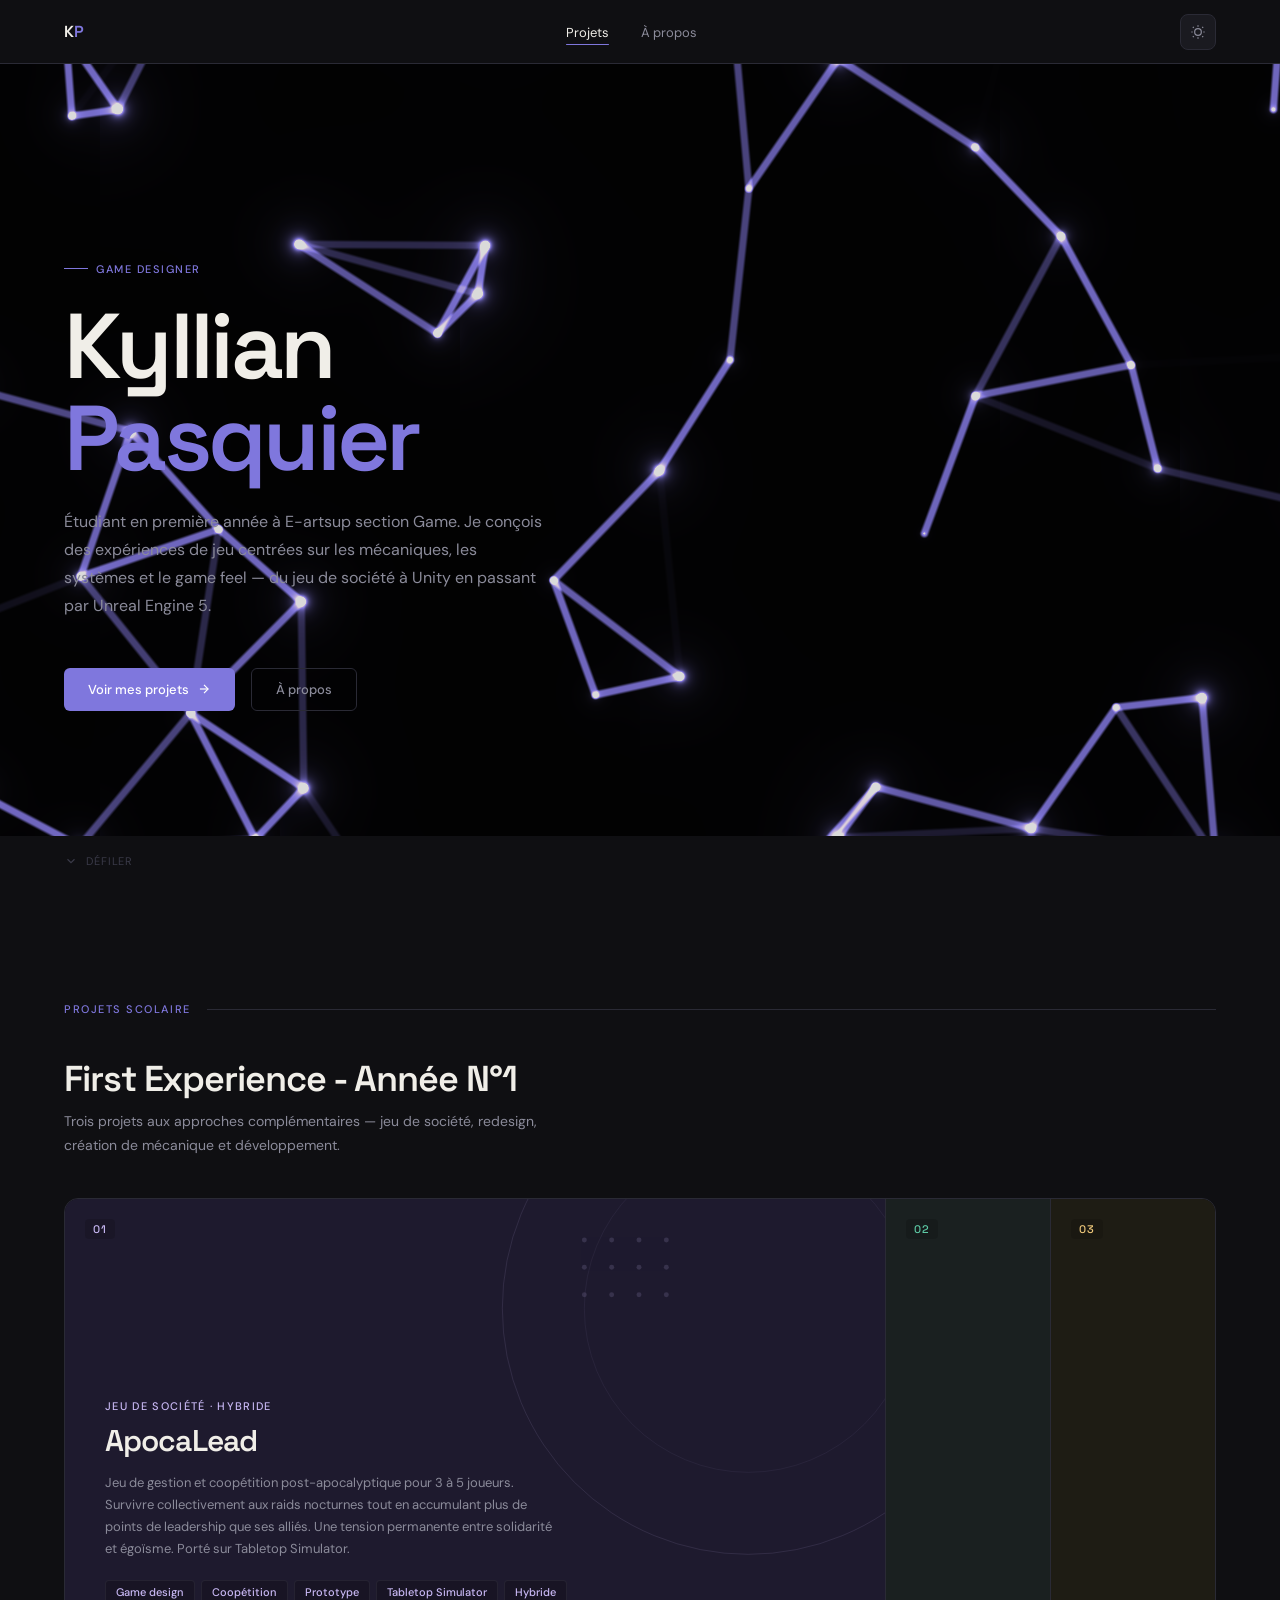
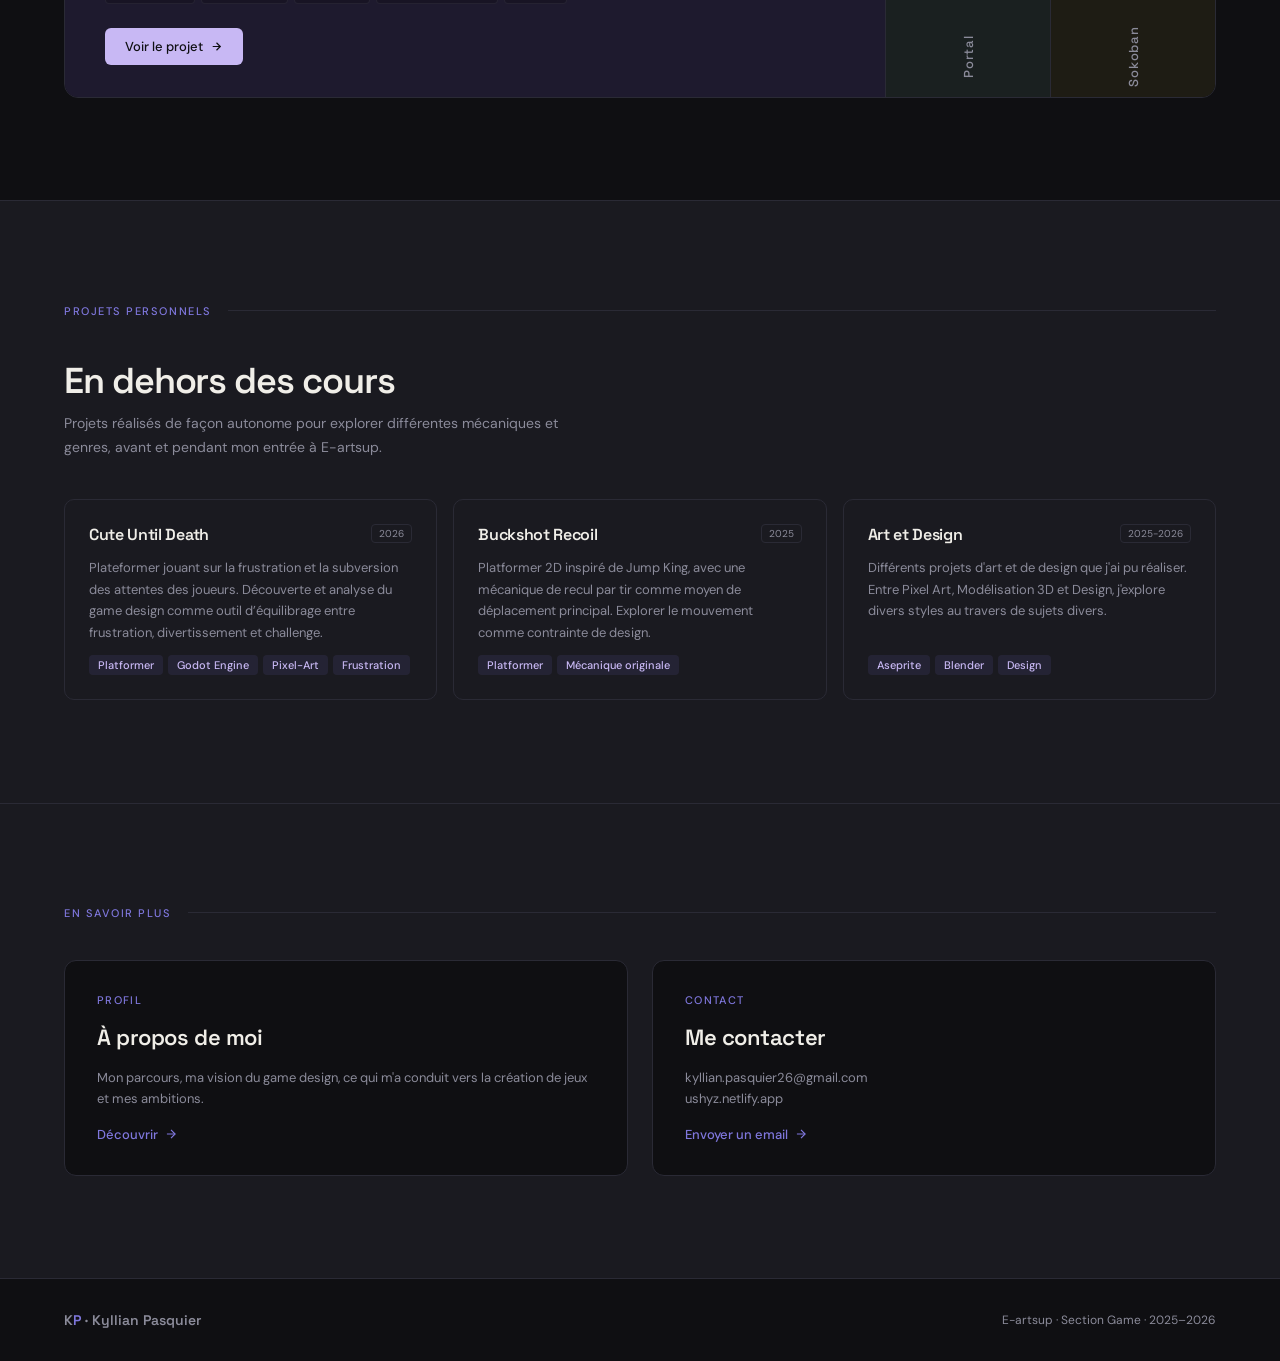
==== commit 8400ef97: "Update fix + bouton projets persos" ====
--- a/index.html
+++ b/index.html
@@ -1,7 +1,7 @@
 <!DOCTYPE html>
 <html lang="fr">
 <head>
-    <meta charset="UTF-8">
+    <meta charset="UTF-8" data-theme="light">
     <meta name="viewport" content="width=device-width, initial-scale=1.0">
     <title>Ushyz | Portfolio Game Designer</title>
     <link rel="stylesheet" href="styles/ushyz.css" type="text/css">
@@ -180,7 +180,7 @@
  
 
   <div class="perso-grid">
-    <div class="perso-card fade-up">
+    <a href="projetPerso/cuteuntildeath.html" class="perso-card fade-up">
       <div class="perso-card-header">
         <div class="perso-card-title">Cute Until Death</div>
         <span class="perso-card-year">2026</span>
@@ -192,9 +192,9 @@
         <span class="perso-tag">Pixel-Art</span>
         <span class="perso-tag">Frustration</span>
       </div>
-    </div>
-
-    <div class="perso-card fade-up">
+    </a>
+
+    <a href="projetPerso/buckshotrecoil.html" class="perso-card fade-up">
       <div class="perso-card-header">
         <div class="perso-card-title">Buckshot Recoil</div>
         <span class="perso-card-year">2025</span>
@@ -204,9 +204,9 @@
         <span class="perso-tag">Platformer</span>
         <span class="perso-tag">Mécanique originale</span>
       </div>
-    </div>
- 
-    <div class="perso-card fade-up">
+    </a>
+ 
+    <a href="projetPerso/art.html" class="perso-card fade-up">
       <div class="perso-card-header">
         <div class="perso-card-title">Art et Design</div>
         <span class="perso-card-year">2025-2026</span>
@@ -217,7 +217,7 @@
         <span class="perso-tag">Blender</span>
         <span class="perso-tag">Design</span>
       </div>
-    </div>
+    </a>
     
   </div>
 </section>
@@ -258,8 +258,8 @@
   <div class="footer-logo">K<span>P</span> · Kyllian Pasquier</div>
   <div class="footer-copy">E-artsup · Section Game · 2025–2026</div>
 </footer>
-
-</body>
 <script src="js/app.js">
 </script>
+</body>
+
 </html>
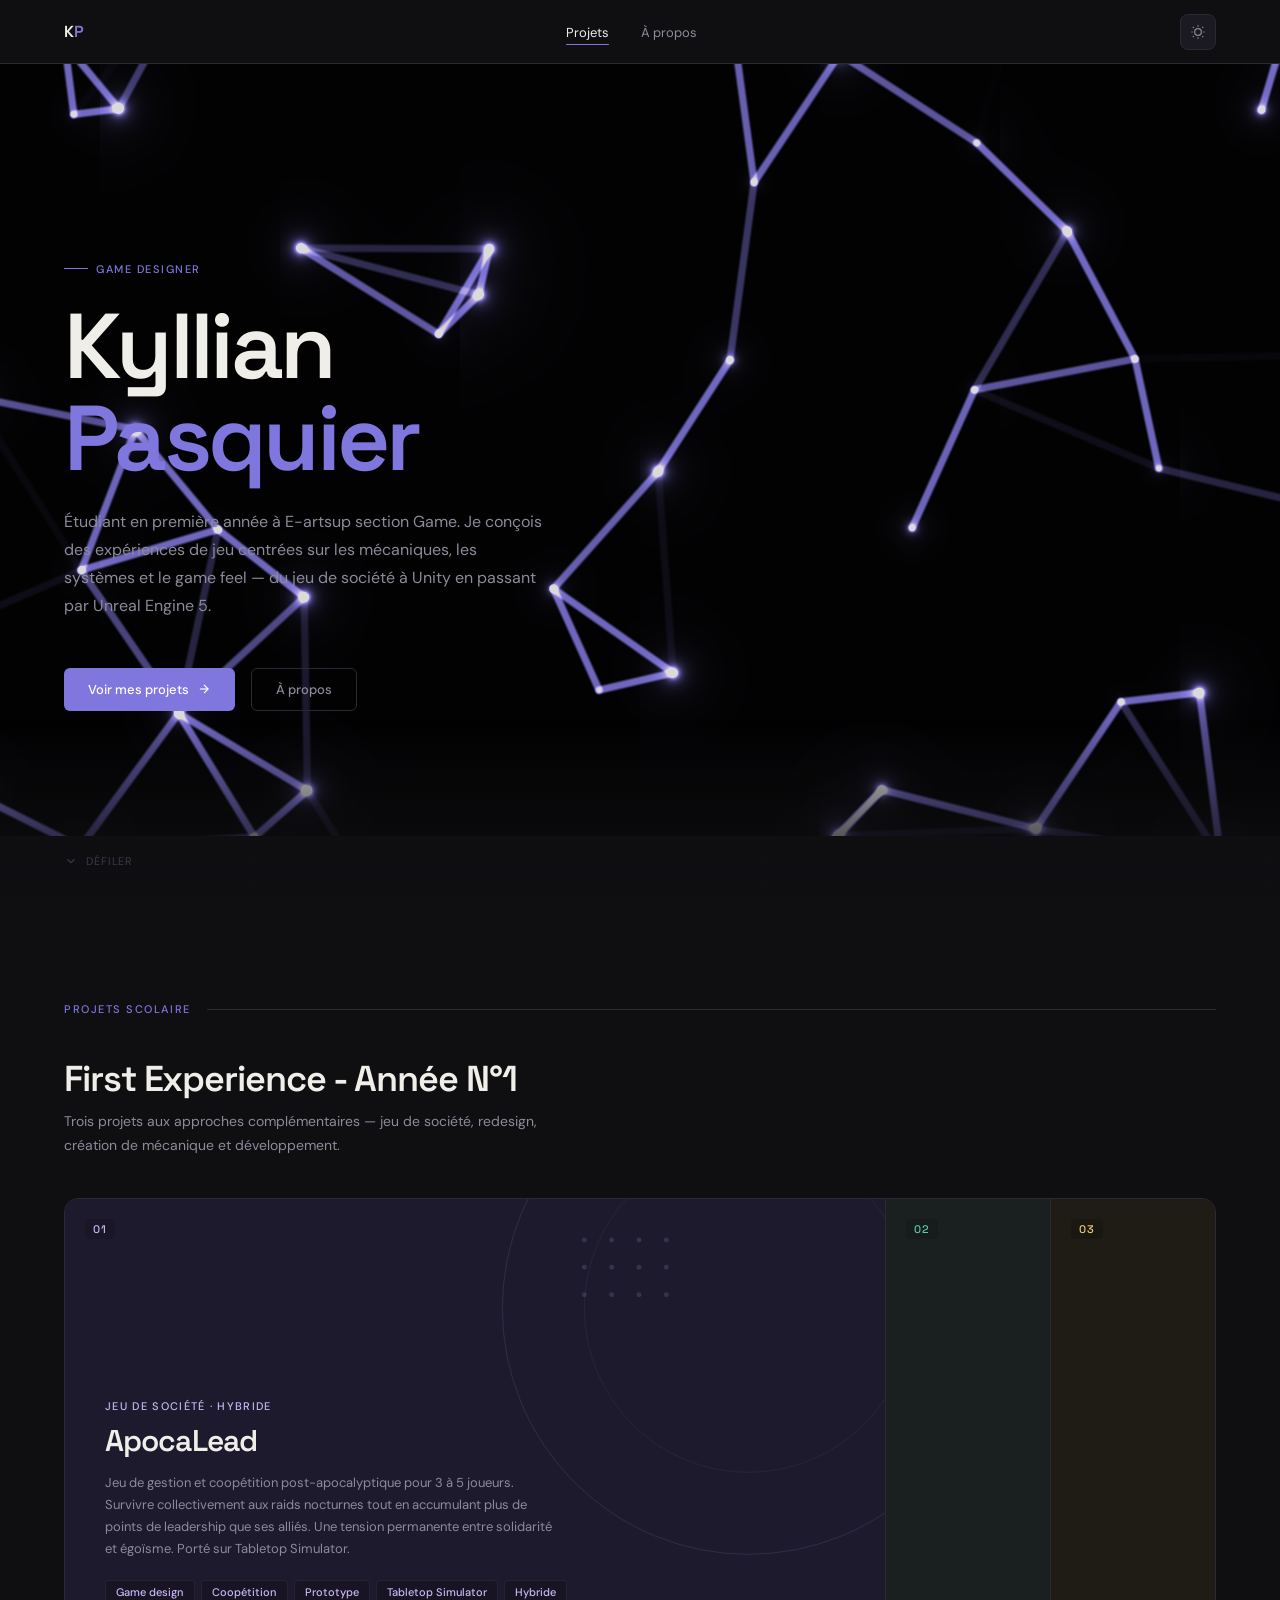
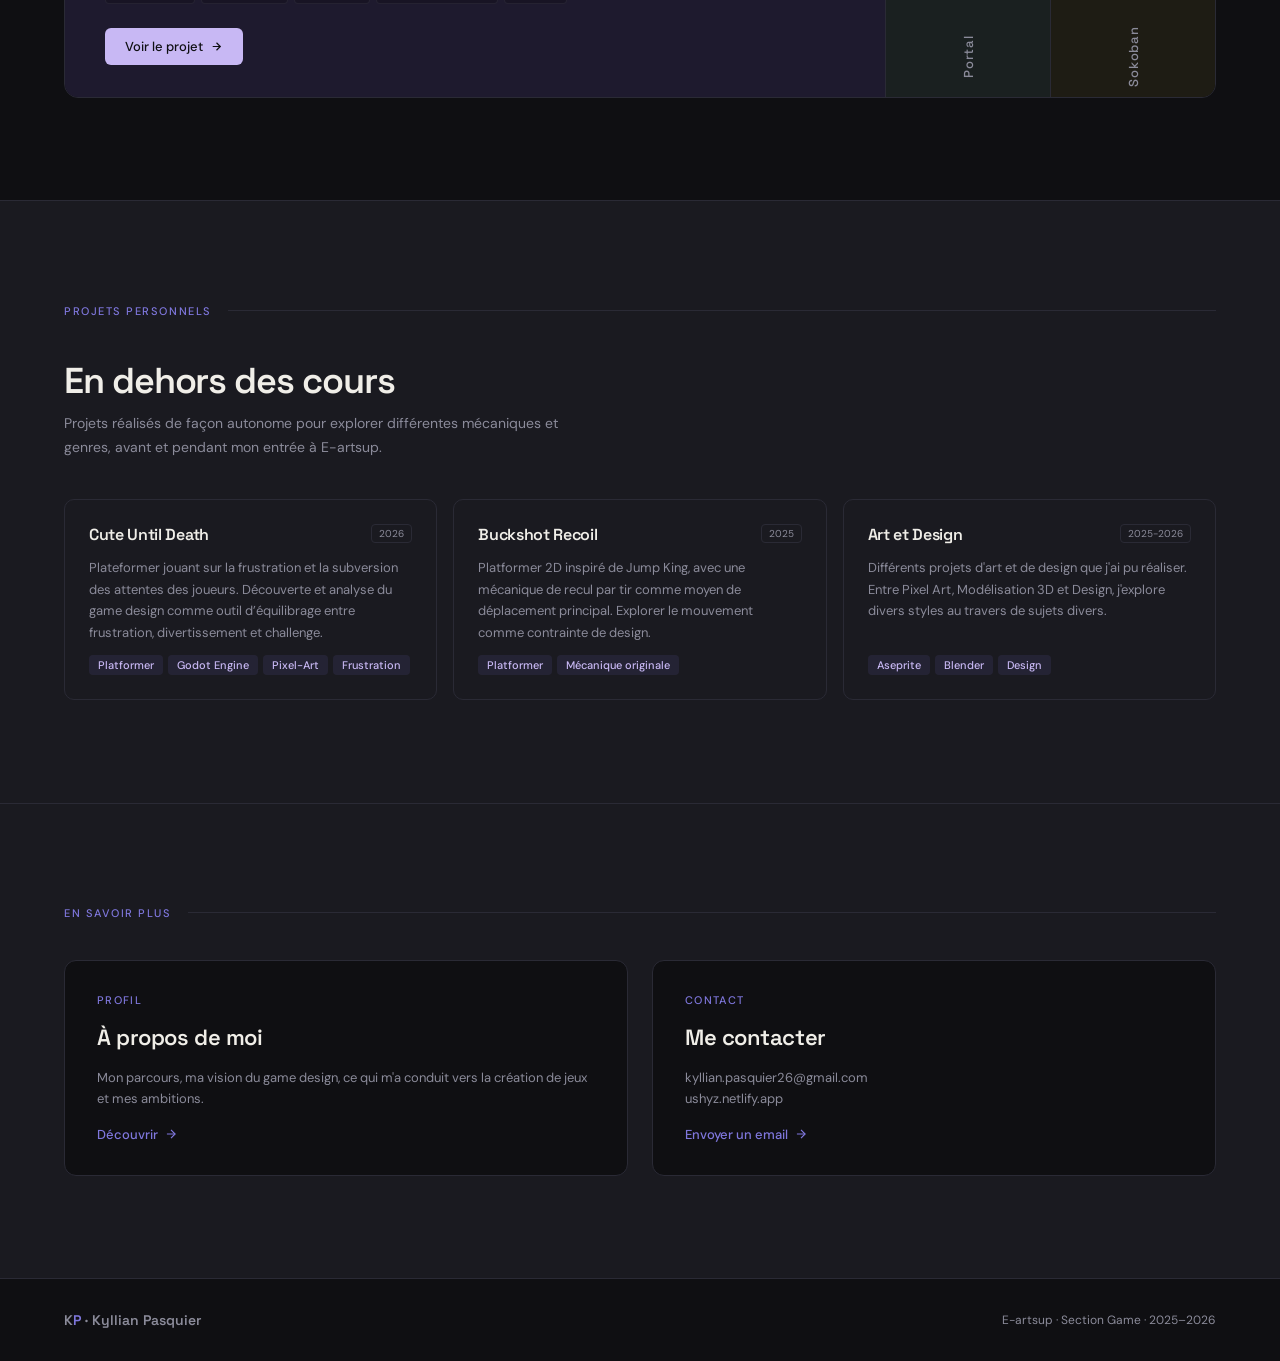
==== commit d0d5b68c: "update index fade" ====
--- a/index.html
+++ b/index.html
@@ -29,6 +29,7 @@
 </nav>
  
 <!-- HERO -->
+ 
 <section class="hero">
   <div class="hero-bg">
     <canvas id="shader-bg"></canvas>
@@ -54,6 +55,7 @@
 </section>
  
 <!-- PROJETS MAJEURS -->
+
 <section class="section" id="projets" style="background:var(--bg);">
   <div class="section-header">
     <span class="section-label">Projets Scolaire</span>
@@ -170,6 +172,7 @@
 </section>
  
 <!-- PROJETS PERSO -->
+
 <section class="section" style="background:var(--bg2); border-top:1px solid var(--border);">
   <div class="section-header">
     <span class="section-label">Projets personnels</span>
@@ -223,6 +226,7 @@
 </section>
  
 <!-- BOTTOM HUB -->
+
 <section class="bottom-hub">
   <div class="section-header">
     <span class="section-label">En savoir plus</span>
@@ -254,6 +258,7 @@
 </section>
  
 <!-- FOOTER -->
+
 <footer>
   <div class="footer-logo">K<span>P</span> · Kyllian Pasquier</div>
   <div class="footer-copy">E-artsup · Section Game · 2025–2026</div>
--- a/styles/ushyz.css
+++ b/styles/ushyz.css
@@ -27,7 +27,8 @@
 }
 a { color: inherit; text-decoration: none; }
  
-/* ── NAV ── */
+
+/* -- NAV -- */
 nav {
   position: fixed; top: 0; left: 0; right: 0; z-index: 100;
   display: flex; align-items: center; justify-content: space-between;
@@ -54,10 +55,22 @@
 [data-theme="light"] .icon-sun  { display:none; }
 [data-theme="light"] .icon-moon { display:block; }
  
-/* ── HERO ── */
+
+/* -- HERO -- */
 .hero {
   min-height:100vh; padding:0 clamp(1.5rem,5vw,4rem);
   display:flex; align-items:center; position:relative; overflow:hidden;
+}
+.hero::after {
+  content: '';
+  position: absolute;
+  bottom: 0;
+  left: 0;
+  width: 100%;
+  height: 20vh; /* Ajuste cette valeur pour un fondu plus ou moins long (ex: 15vh ou 25vh) */
+  background: linear-gradient(to bottom, transparent, var(--bg));
+  pointer-events: none;
+  z-index: 1; /* Passe au-dessus du shader mais reste sous le texte */
 }
 .hero-bg { position:absolute; inset:0; pointer-events:none; }
 #shader-bg {
@@ -91,6 +104,9 @@
   animation:fadeUp 0.6s 0.34s ease both;
 }
 .hero-actions { display:flex; gap:1rem; flex-wrap:wrap; animation:fadeUp 0.6s 0.46s ease both; }
+
+
+/* -- BOUTONS PROJETS MINEURS -- */
 .btn-primary {
   display:inline-flex; align-items:center; gap:8px;
   padding:12px 24px; background:var(--accent); color:#fff;
@@ -110,11 +126,13 @@
   display:flex; align-items:center; gap:8px;
   font-size:11px; color:var(--ink3); letter-spacing:0.08em; text-transform:uppercase;
   animation:bob 2.2s ease-in-out infinite;
+  z-index: 3; /* Fait en sorte que le hint reste au dessus du shader*/
 }
 @keyframes bob { 0%,100%{transform:translateY(0)} 50%{transform:translateY(6px)} }
 @keyframes fadeUp { from{opacity:0;transform:translateY(20px)} to{opacity:1;transform:translateY(0)} }
  
-/* ── SECTION COMMUNE ── */
+
+/* -- SECTION COMMUNE -- */
 .section { padding:clamp(4rem,8vw,7rem) clamp(1.5rem,5vw,4rem); position: relative; z-index: 5; background: var(--bg); }
 .section-header { display:flex; align-items:center; gap:1rem; margin-bottom:2.5rem; }
 .section-label { font-size:11px; font-weight:500; letter-spacing:0.14em; text-transform:uppercase; color:var(--accent); white-space:nowrap; }
@@ -122,7 +140,8 @@
 .section-title { font-family:'Space Grotesk',sans-serif; font-size:clamp(24px,3vw,36px); font-weight:600; letter-spacing:-0.03em; color:var(--ink); margin-bottom:0.5rem; }
 .section-sub { font-size:14px; color:var(--ink2); line-height:1.7; max-width:520px; margin-bottom:2.5rem; }
  
-/* ── ACCORDÉON HORIZONTAL ── */
+
+/* -- ACCORDÉON HORIZONTAL -- */
 .accordion {
   display:flex; height:500px;
   border-radius:14px; overflow:hidden;
@@ -206,7 +225,8 @@
 }
 .btn-accord:hover { opacity:0.85; transform:translateY(-1px); }
  
-/* ── PROJETS PERSO ── */
+
+/* -- PROJETS PERSO -- */
 .perso-grid { display:grid; grid-template-columns:repeat(auto-fit,minmax(280px,1fr)); gap:1rem; }
 .perso-card {
   background:var(--bg2); border:1px solid var(--border);
@@ -224,7 +244,7 @@
 .perso-tag { font-size:11px; font-weight:500; padding:3px 9px; border-radius:4px; background:var(--accent-dim); color:var(--accent-light); }
 [data-theme="light"] .perso-tag { background:#EEEDFE; color:#3C3489; }
  
-/* ── BOTTOM HUB (à propos + contact) ── */
+/* -- BOTTOM HUB (à propos + contact) -- */
 .bottom-hub { padding:clamp(4rem,8vw,7rem) clamp(1.5rem,5vw,4rem); background:var(--bg2); border-top:1px solid var(--border); }
 .bottom-grid { display:grid; grid-template-columns:1fr 1fr; gap:1.5rem; }
 .bottom-card {
@@ -245,7 +265,8 @@
 }
 .bottom-card:hover .bottom-card-link { gap:10px; }
  
-/* ── FOOTER ── */
+
+/* -- FOOTER -- */
 footer {
   padding:2rem clamp(1.5rem,5vw,4rem);
   border-top:1px solid var(--border);
@@ -255,7 +276,8 @@
 .footer-logo span { color:var(--accent); }
 .footer-copy { font-size:12px; color:var(--ink2); }
  
-/* ── FADE UP ── */
+
+/* -- FADE UP -- */
 .fade-up { opacity:0; transform:translateY(24px); transition:opacity 0.6s ease, transform 0.6s ease; }
 .fade-up.visible { opacity:1; transform:translateY(0); }
 .fade-up:nth-child(2){transition-delay:0.1s}
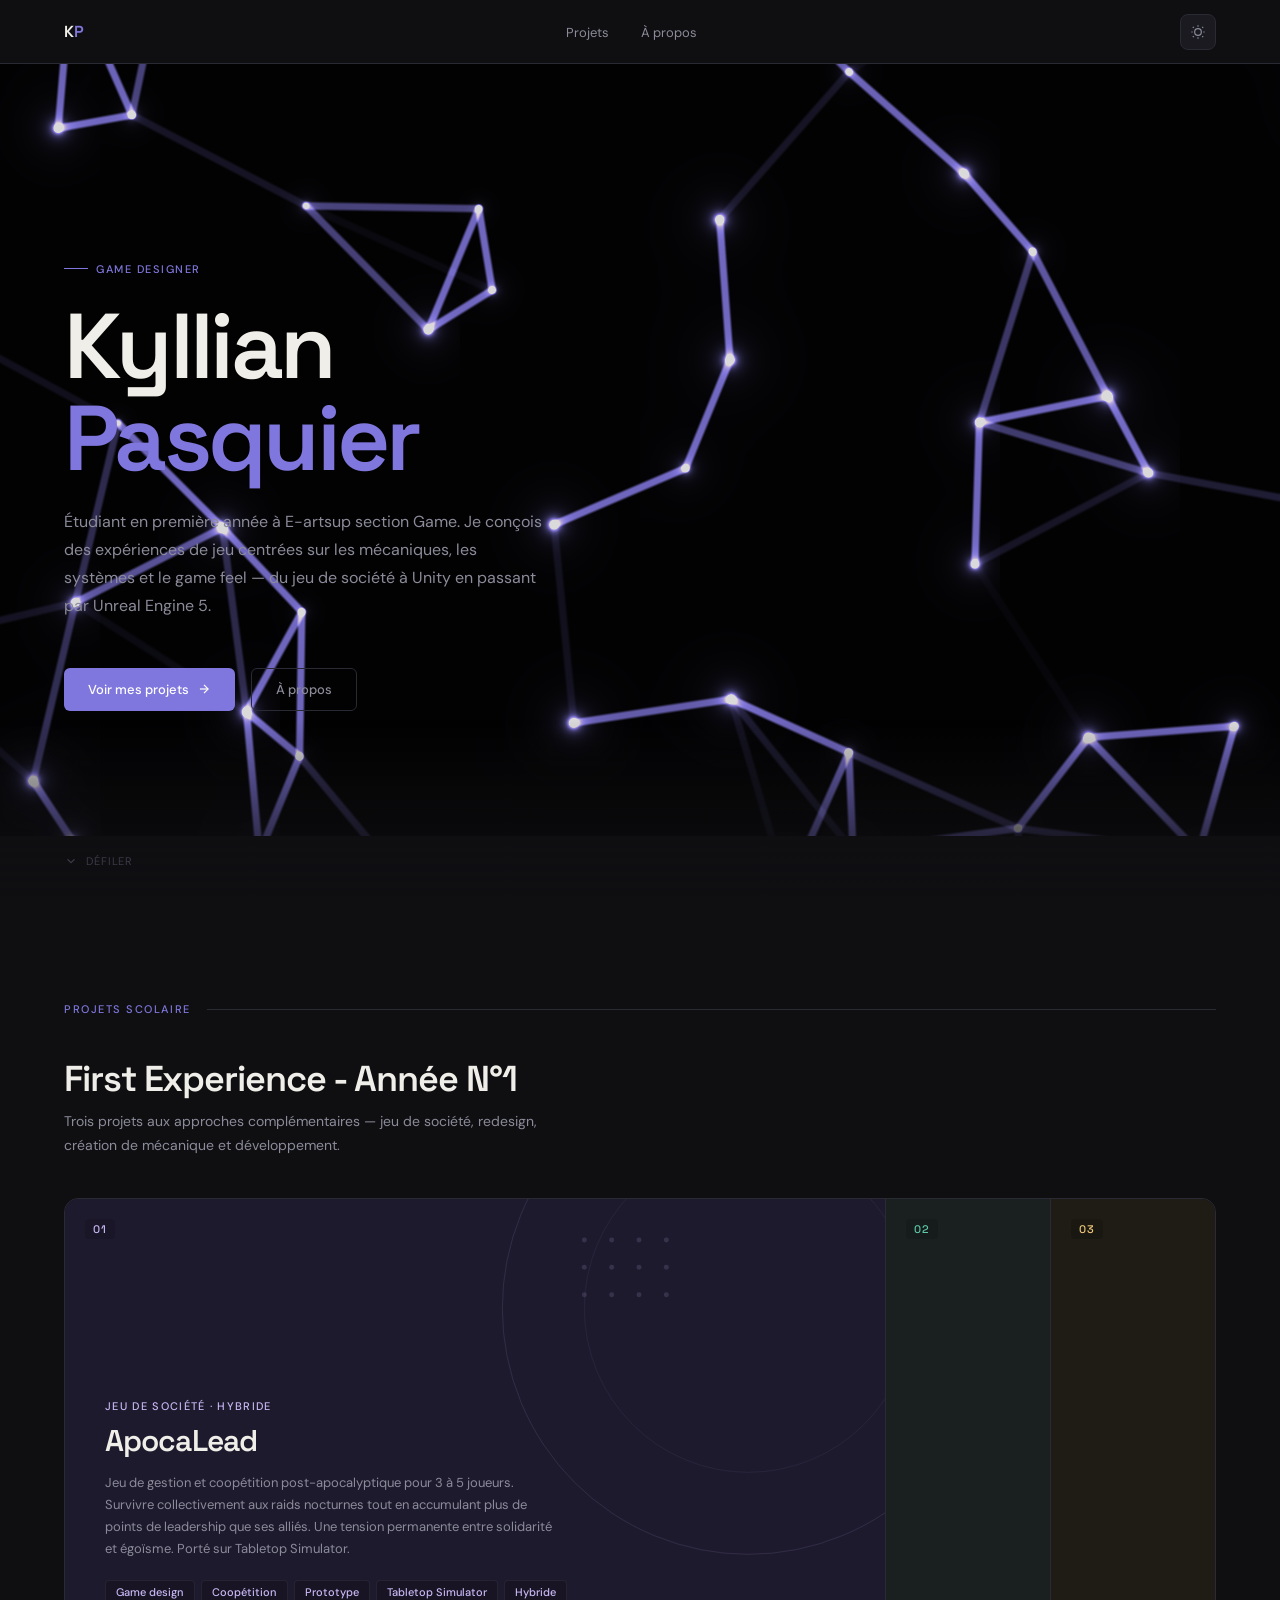
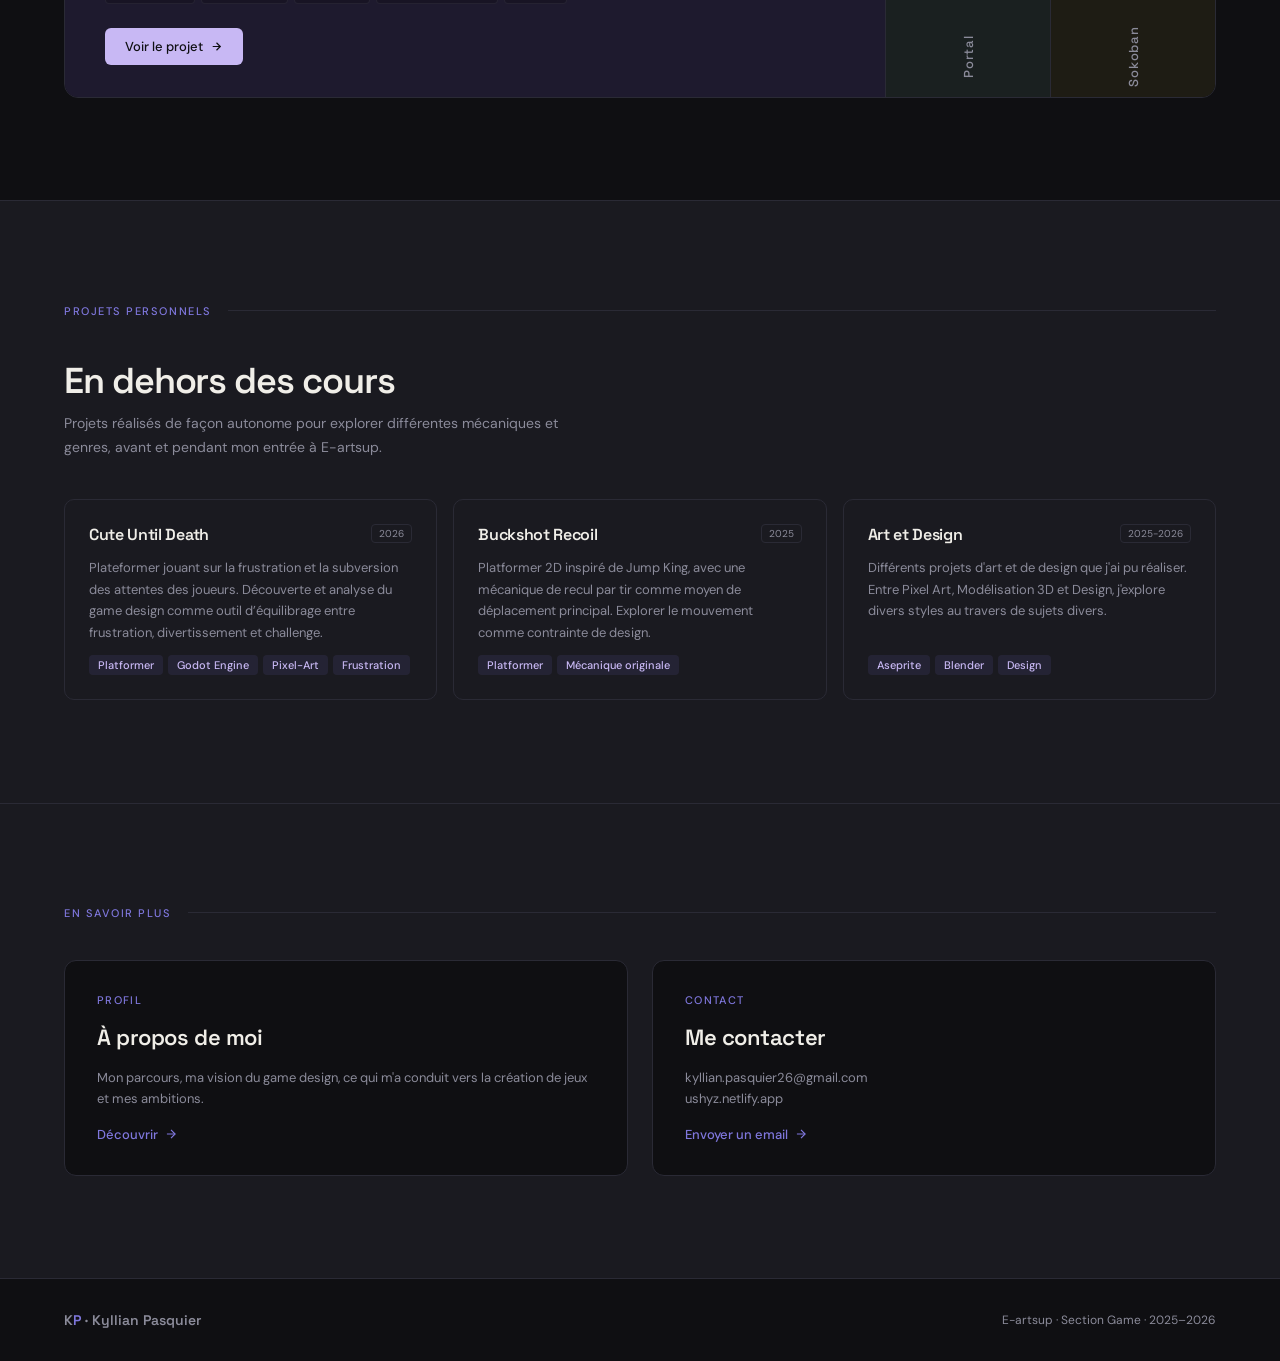
==== commit e37a956c: "Update Ajout page projets scolaire + Apocalead + Portal + FroglyDash" ====
--- a/index.html
+++ b/index.html
@@ -12,7 +12,7 @@
 <nav>
   <a href="index.html" class="nav-logo">K<span>P</span></a>
   <ul class="nav-links">
-    <li><a href="#projets" class="active">Projets</a></li>
+    <li><a href="#projets">Projets</a></li>
     <li><a href="ushyz.html">À propos</a></li>
   </ul>
   <button class="theme-toggle" id="themeToggle" aria-label="Changer de thème">
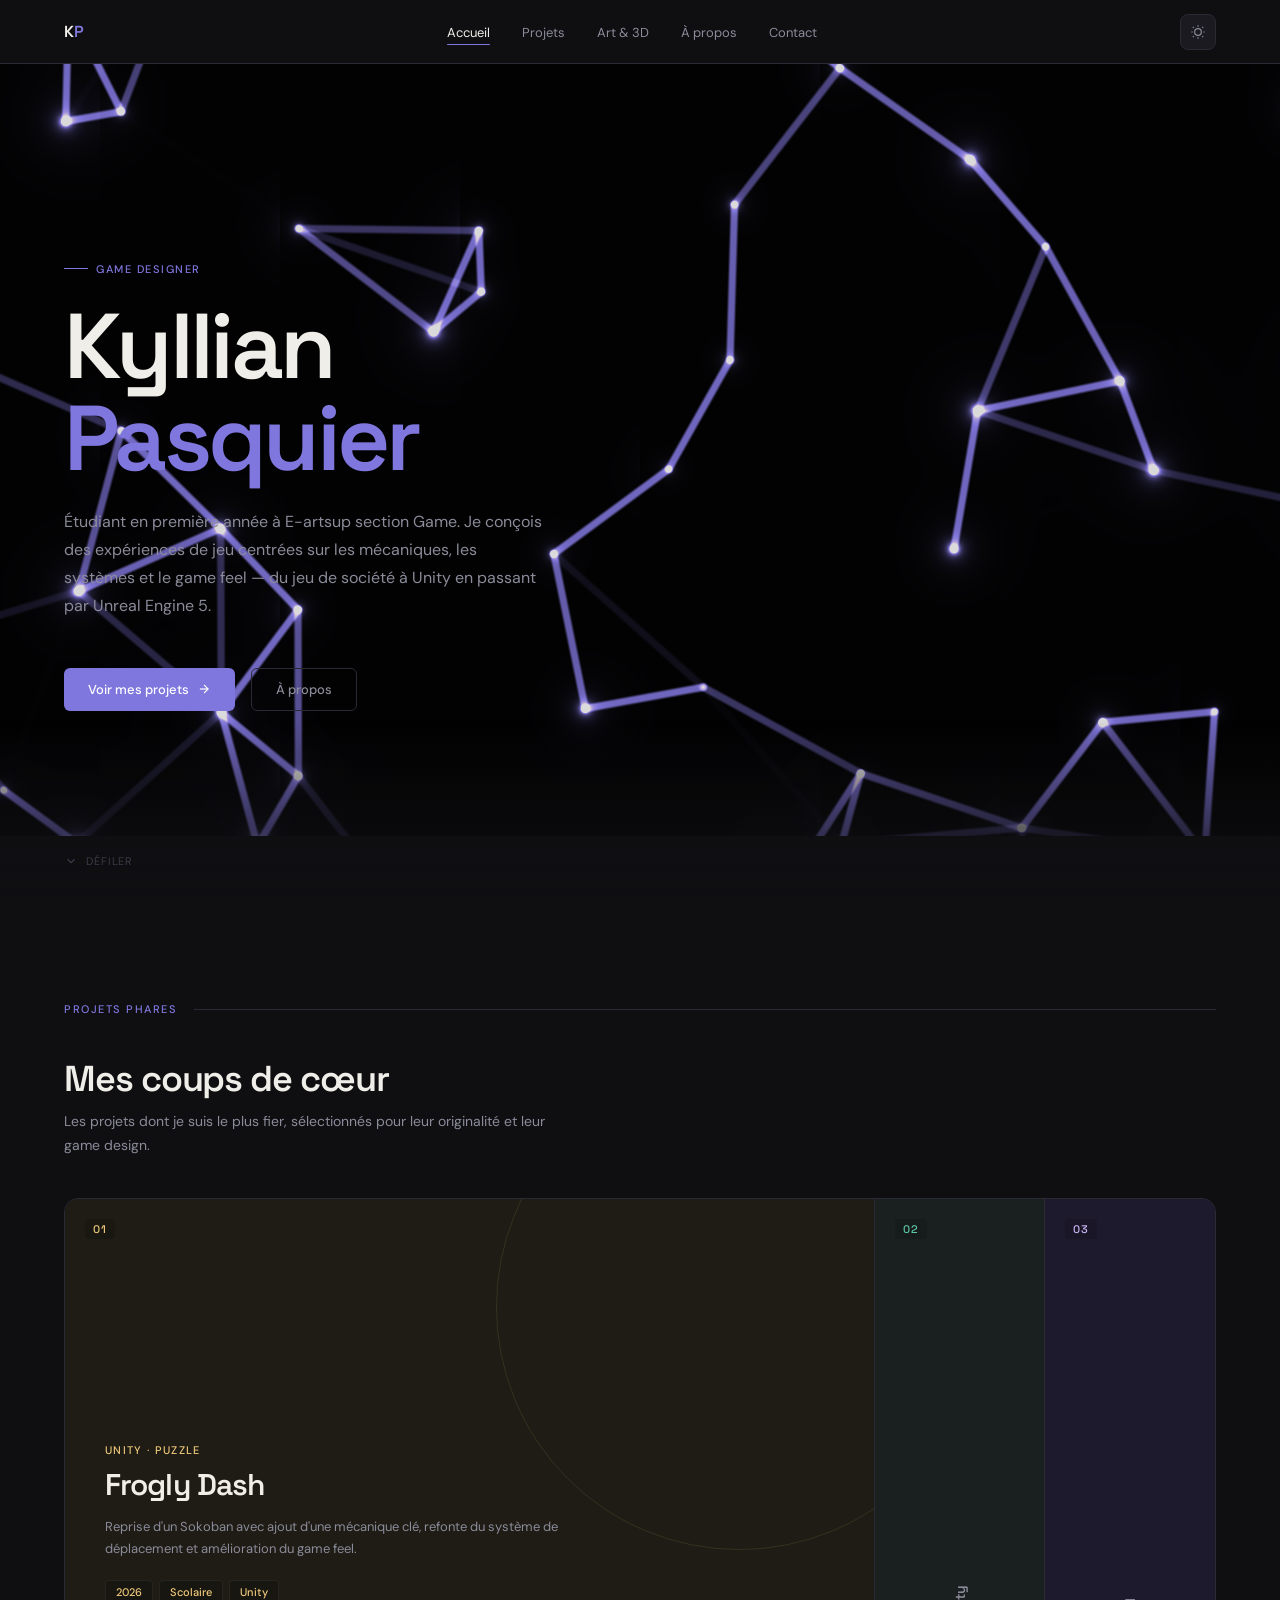
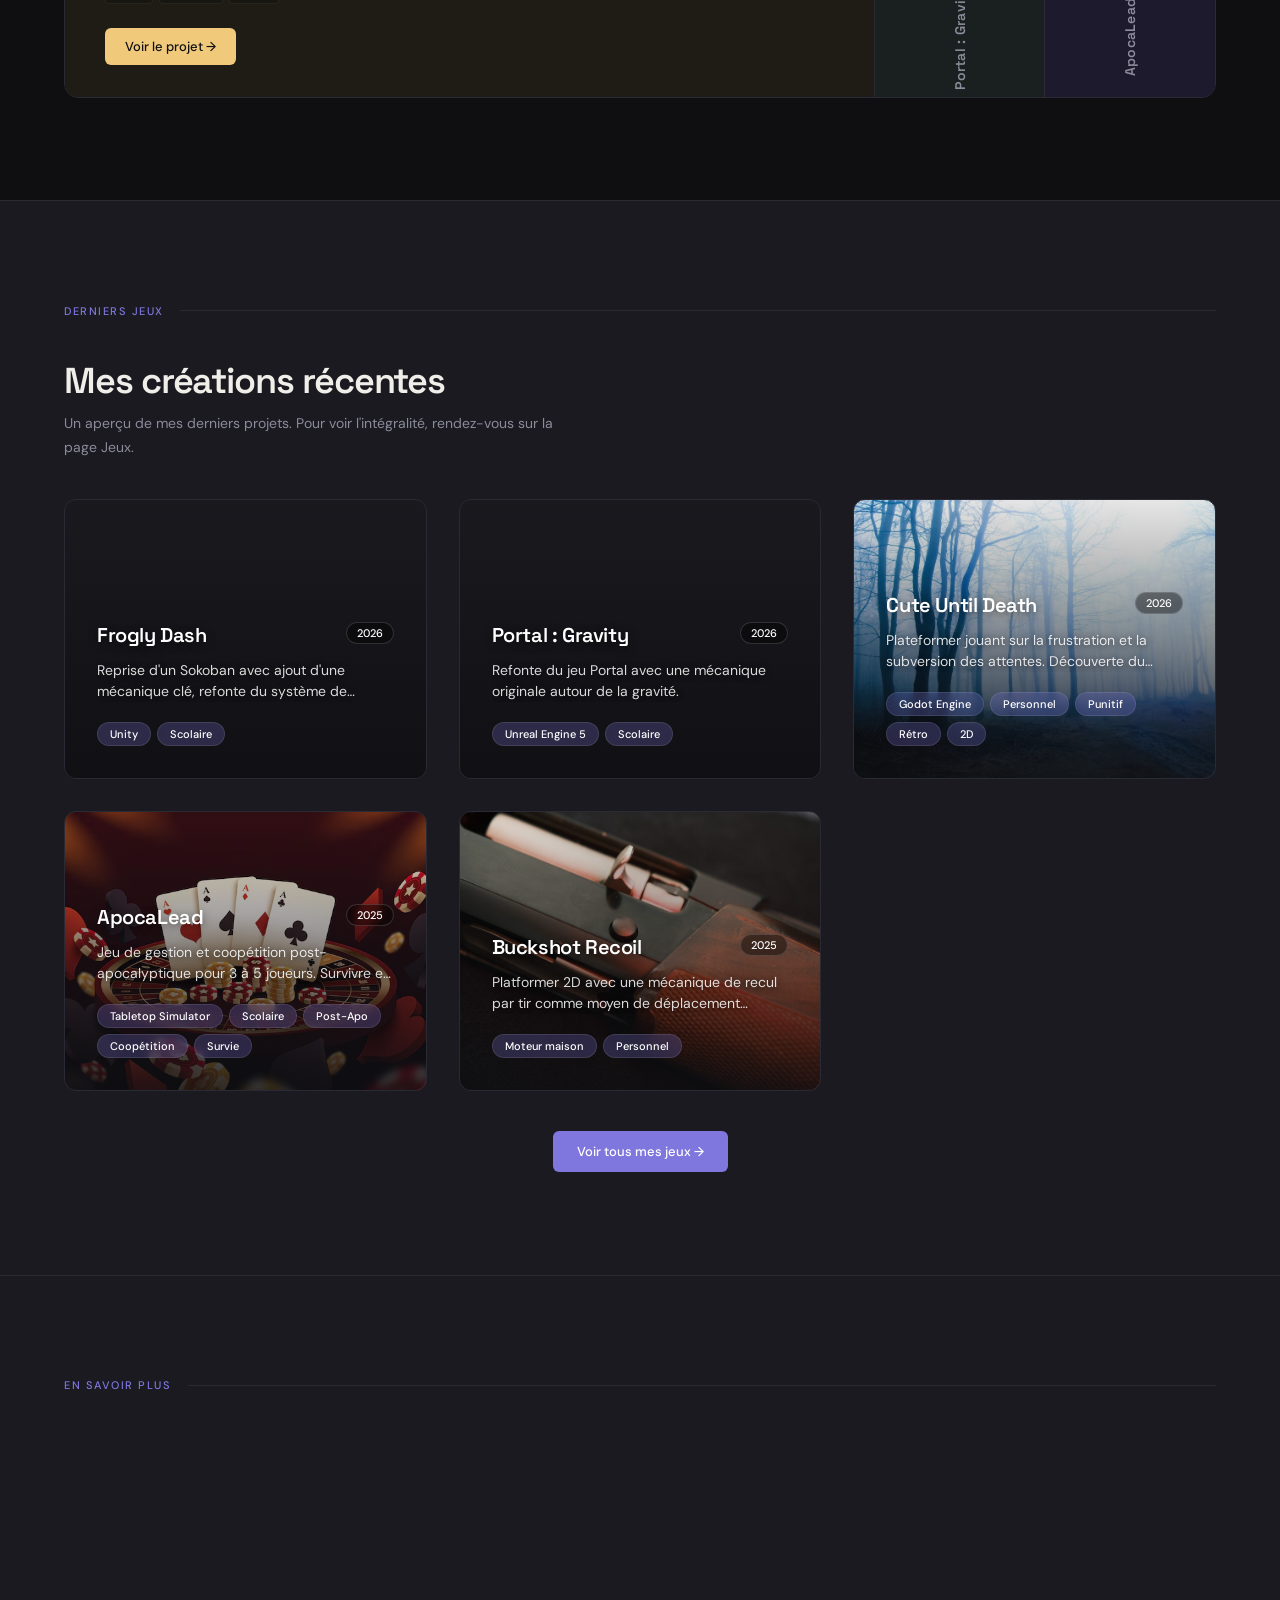
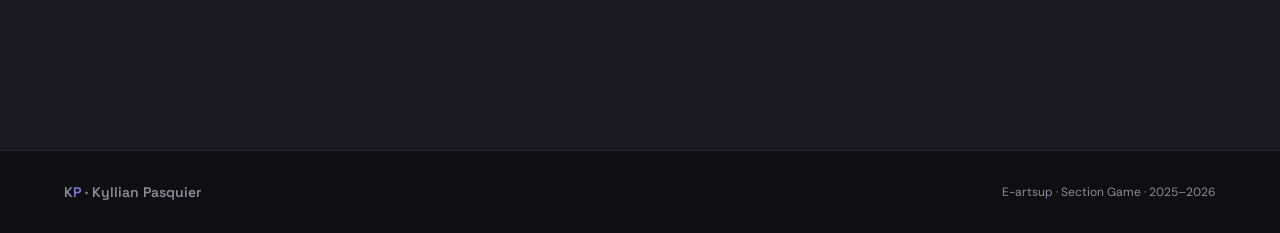
==== commit c4c6e263: "PortfolioV2 Refonte entière du site Plus de MàJ dans les prochains jours  Détails : Rework/ajout des" ====
--- a/index.html
+++ b/index.html
@@ -4,267 +4,123 @@
     <meta charset="UTF-8" data-theme="light">
     <meta name="viewport" content="width=device-width, initial-scale=1.0">
     <title>Ushyz | Portfolio Game Designer</title>
-    <link rel="stylesheet" href="styles/ushyz.css" type="text/css">
+    <link rel="stylesheet" href="styles/ushyz.css">
 </head>
 <body>
 
-    <!-- NAV -->
-<nav>
-  <a href="index.html" class="nav-logo">K<span>P</span></a>
-  <ul class="nav-links">
-    <li><a href="#projets">Projets</a></li>
-    <li><a href="ushyz.html">À propos</a></li>
-  </ul>
-  <button class="theme-toggle" id="themeToggle" aria-label="Changer de thème">
-    <svg class="icon-sun" width="16" height="16" viewBox="0 0 24 24" fill="none" stroke="currentColor" stroke-width="1.8">
-      <circle cx="12" cy="12" r="5"/><line x1="12" y1="2" x2="12" y2="4"/><line x1="12" y1="20" x2="12" y2="22"/>
-      <line x1="4.22" y1="4.22" x2="5.64" y2="5.64"/><line x1="18.36" y1="18.36" x2="19.78" y2="19.78"/>
-      <line x1="2" y1="12" x2="4" y2="12"/><line x1="20" y1="12" x2="22" y2="12"/>
-      <line x1="4.22" y1="19.78" x2="5.64" y2="18.36"/><line x1="18.36" y1="5.64" x2="19.78" y2="4.22"/>
-    </svg>
-    <svg class="icon-moon" width="16" height="16" viewBox="0 0 24 24" fill="none" stroke="currentColor" stroke-width="1.8">
-      <path d="M21 12.79A9 9 0 1111.21 3a7 7 0 009.79 9.79z"/>
-    </svg>
-  </button>
-</nav>
- 
-<!-- HERO -->
- 
-<section class="hero">
-  <div class="hero-bg">
-    <canvas id="shader-bg"></canvas>
-  </div>
- 
-  <div class="hero-content">
-    <div class="hero-tag">Game Designer</div>
-    <h1 class="hero-title">Kyllian<br><span class="accent">Pasquier</span></h1>
-    <p class="hero-desc">Étudiant en première année à E-artsup section Game. Je conçois des expériences de jeu centrées sur les mécaniques, les systèmes et le game feel — du jeu de société à Unity en passant par Unreal Engine 5.</p>
-    <div class="hero-actions">
-      <a href="#projets" class="btn-primary">
-        Voir mes projets
-        <svg width="14" height="14" viewBox="0 0 24 24" fill="none" stroke="currentColor" stroke-width="2"><line x1="5" y1="12" x2="19" y2="12"/><polyline points="12 5 19 12 12 19"/></svg>
-      </a>
-      <a href="apropos.html" class="btn-ghost">À propos</a>
-    </div>
-  </div>
- 
-  <div class="scroll-hint">
-    <svg width="14" height="14" viewBox="0 0 24 24" fill="none" stroke="currentColor" stroke-width="2"><polyline points="6 9 12 15 18 9"/></svg>
-    Défiler
-  </div>
-</section>
- 
-<!-- PROJETS MAJEURS -->
+    <!-- ===== NAVIGATION ===== -->
+    <nav>
+        <a href="index.html" class="nav-logo">K<span>P</span></a>
+        <ul class="nav-links" id="navLinks">
+            <li><a href="index.html" class="active">Accueil</a></li>
+            <li><a href="projects.html">Projets</a></li>
+            <li><a href="art.html">Art &amp; 3D</a></li>
+            <li><a href="info.html">À propos</a></li>
+            <li><a href="contact.html">Contact</a></li>
+        </ul>
+        <div style="display:flex; align-items:center; gap:0.75rem;">
+            <button class="hamburger" id="hamburger" aria-label="Menu">
+                <span></span><span></span><span></span>
+            </button>
+            <button class="theme-toggle" id="themeToggle" aria-label="Changer de thème">
+                <svg class="icon-sun" width="16" height="16" viewBox="0 0 24 24" fill="none" stroke="currentColor" stroke-width="1.8">
+                    <circle cx="12" cy="12" r="5"/><line x1="12" y1="2" x2="12" y2="4"/><line x1="12" y1="20" x2="12" y2="22"/>
+                    <line x1="4.22" y1="4.22" x2="5.64" y2="5.64"/><line x1="18.36" y1="18.36" x2="19.78" y2="19.78"/>
+                    <line x1="2" y1="12" x2="4" y2="12"/><line x1="20" y1="12" x2="22" y2="12"/>
+                    <line x1="4.22" y1="19.78" x2="5.64" y2="18.36"/><line x1="18.36" y1="5.64" x2="19.78" y2="4.22"/>
+                </svg>
+                <svg class="icon-moon" width="16" height="16" viewBox="0 0 24 24" fill="none" stroke="currentColor" stroke-width="1.8">
+                    <path d="M21 12.79A9 9 0 1111.21 3a7 7 0 009.79 9.79z"/>
+                </svg>
+            </button>
+        </div>
+    </nav>
 
-<section class="section" id="projets" style="background:var(--bg);">
-  <div class="section-header">
-    <span class="section-label">Projets Scolaire</span>
-    <div class="section-line"></div>
-  </div>
-  <h2 class="section-title">First Experience - Année N°1</h2>
-  <p class="section-sub">Trois projets aux approches complémentaires — jeu de société, redesign, création de mécanique et développement.</p>
- 
-  <div class="accordion" id="accordion">
- 
-    <!-- ApocaLead -->
-    <div class="accord-panel active" data-id="apocalead">
-      <div class="accord-bg"></div>
-      <svg class="accord-deco" viewBox="0 0 600 520" xmlns="http://www.w3.org/2000/svg">
-        <circle cx="500" cy="80" r="180" fill="none" stroke="#C8B8F4" stroke-width="0.7" opacity="0.12"/>
-        <circle cx="500" cy="80" r="120" fill="none" stroke="#C8B8F4" stroke-width="0.5" opacity="0.09"/>
-        <g fill="#C8B8F4" opacity="0.15">
-          <circle cx="380" cy="30" r="1.8"/><circle cx="400" cy="30" r="1.8"/><circle cx="420" cy="30" r="1.8"/><circle cx="440" cy="30" r="1.8"/>
-          <circle cx="380" cy="50" r="1.8"/><circle cx="400" cy="50" r="1.8"/><circle cx="420" cy="50" r="1.8"/><circle cx="440" cy="50" r="1.8"/>
-          <circle cx="380" cy="70" r="1.8"/><circle cx="400" cy="70" r="1.8"/><circle cx="420" cy="70" r="1.8"/><circle cx="440" cy="70" r="1.8"/>
-        </g>
-        <polygon points="30,460 90,380 150,460" fill="none" stroke="#C8B8F4" stroke-width="0.6" opacity="0.15"/>
-      </svg>
-      <span class="accord-num">01</span>
-      <div class="accord-label-v">ApocaLead</div>
-      <div class="accord-content">
-        <div class="accord-type">Jeu de société · Hybride</div>
-        <h3 class="accord-title">ApocaLead</h3>
-        <p class="accord-desc">Jeu de gestion et coopétition post-apocalyptique pour 3 à 5 joueurs. Survivre collectivement aux raids nocturnes tout en accumulant plus de points de leadership que ses alliés. Une tension permanente entre solidarité et égoïsme. Porté sur Tabletop Simulator.</p>
-        <div class="accord-tags">
-          <span class="accord-tag">Game design</span>
-          <span class="accord-tag">Coopétition</span>
-          <span class="accord-tag">Prototype</span>
-          <span class="accord-tag">Tabletop Simulator</span>
-          <span class="accord-tag">Hybride</span>
+    <!-- ===== HERO ===== -->
+    <section class="hero">
+        <div class="hero-bg">
+            <canvas id="shader-bg"></canvas>
         </div>
-        <div class="accord-actions">
-          <a href="projetScolaire/apocalead.html" class="btn-accord">
-            Voir le projet
-            <svg width="13" height="13" viewBox="0 0 24 24" fill="none" stroke="currentColor" stroke-width="2.2"><line x1="5" y1="12" x2="19" y2="12"/><polyline points="12 5 19 12 12 19"/></svg>
-          </a>
+        <div class="hero-content">
+            <div class="hero-tag">Game Designer</div>
+            <h1 class="hero-title">Kyllian<br><span class="accent">Pasquier</span></h1>
+            <p class="hero-desc">Étudiant en première année à E-artsup section Game. Je conçois des expériences de jeu centrées sur les mécaniques, les systèmes et le game feel — du jeu de société à Unity en passant par Unreal Engine 5.</p>
+            <div class="hero-actions">
+                <a href="jeux.html" class="btn-primary">
+                    Voir mes projets
+                    <svg width="14" height="14" viewBox="0 0 24 24" fill="none" stroke="currentColor" stroke-width="2"><line x1="5" y1="12" x2="19" y2="12"/><polyline points="12 5 19 12 12 19"/></svg>
+                </a>
+                <a href="apropos.html" class="btn-ghost">À propos</a>
+            </div>
         </div>
-      </div>
-    </div>
- 
-    <!-- Portal -->
-    <div class="accord-panel" data-id="portal">
-      <div class="accord-bg"></div>
-      <svg class="accord-deco" viewBox="0 0 600 520" xmlns="http://www.w3.org/2000/svg">
-        <circle cx="500" cy="260" r="160" fill="none" stroke="#5DCAA5" stroke-width="0.7" opacity="0.12"/>
-        <circle cx="500" cy="260" r="100" fill="none" stroke="#5DCAA5" stroke-width="0.5" opacity="0.09"/>
-        <circle cx="500" cy="260" r="48" fill="none" stroke="#5DCAA5" stroke-width="0.4" opacity="0.07"/>
-        <g fill="#5DCAA5" opacity="0.14">
-          <circle cx="60" cy="40" r="1.8"/><circle cx="80" cy="40" r="1.8"/><circle cx="100" cy="40" r="1.8"/>
-          <circle cx="60" cy="60" r="1.8"/><circle cx="80" cy="60" r="1.8"/><circle cx="100" cy="60" r="1.8"/>
-        </g>
-        <rect x="50" y="420" width="40" height="40" fill="none" stroke="#5DCAA5" stroke-width="0.6" opacity="0.14" transform="rotate(20 70 440)"/>
-      </svg>
-      <span class="accord-num">02</span>
-      <div class="accord-label-v">Portal</div>
-      <div class="accord-content">
-        <div class="accord-type">Level design · Unreal Engine 5</div>
-        <h3 class="accord-title">Portal — Redesign</h3>
-        <p class="accord-desc">Reconstruction du niveau d'introduction de Portal depuis zéro en Blueprints sur UE5, puis intégration d'une mécanique de gameplay originale. Un exercice d'analyse du design existant avant toute création propre.</p>
-        <div class="accord-tags">
-          <span class="accord-tag">Unreal Engine 5</span>
-          <span class="accord-tag">Blueprints</span>
-          <span class="accord-tag">Level design</span>
-          <span class="accord-tag">Analyse</span>
+        <div class="scroll-hint">
+            <svg width="14" height="14" viewBox="0 0 24 24" fill="none" stroke="currentColor" stroke-width="2"><polyline points="6 9 12 15 18 9"/></svg>
+            Défiler
         </div>
-        <div class="accord-actions">
-          <a href="projetScolaire/portalgravity.html" class="btn-accord">
-            Voir le projet
-            <svg width="13" height="13" viewBox="0 0 24 24" fill="none" stroke="currentColor" stroke-width="2.2"><line x1="5" y1="12" x2="19" y2="12"/><polyline points="12 5 19 12 12 19"/></svg>
-          </a>
+    </section>
+
+    <!-- ===== PROJETS PHARES (Accordéon) ===== -->
+    <section class="section" id="projets" style="background:var(--bg);">
+        <div class="section-header">
+            <span class="section-label">Projets phares</span>
+            <div class="section-line"></div>
         </div>
-      </div>
-    </div>
- 
-    <!-- Sokoban -->
-    <div class="accord-panel" data-id="sokoban">
-      <div class="accord-bg"></div>
-      <svg class="accord-deco" viewBox="0 0 600 520" xmlns="http://www.w3.org/2000/svg">
-        <circle cx="480" cy="420" r="150" fill="none" stroke="#F0C97B" stroke-width="0.7" opacity="0.12"/>
-        <circle cx="480" cy="420" r="90" fill="none" stroke="#F0C97B" stroke-width="0.5" opacity="0.09"/>
-        <g fill="#F0C97B" opacity="0.14">
-          <circle cx="40" cy="460" r="1.8"/><circle cx="60" cy="460" r="1.8"/>
-          <circle cx="40" cy="480" r="1.8"/><circle cx="60" cy="480" r="1.8"/>
-        </g>
-        <polygon points="300,40 340,100 260,100" fill="none" stroke="#F0C97B" stroke-width="0.6" opacity="0.14"/>
-      </svg>
-      <span class="accord-num">03</span>
-      <div class="accord-label-v">Sokoban</div>
-      <div class="accord-content">
-        <div class="accord-type">Développement · Unity · Projet de fin d'année</div>
-        <h3 class="accord-title">Sokoban revisité</h3>
-        <p class="accord-desc">Reprise d'un jeu de type Sokoban avec ajout d'une mécanique clé, refonte du système de déplacement et amélioration du game feel — dont la rotation du personnage selon sa direction. Petit détail, grand impact sur la lisibilité et l'immersion.</p>
-        <div class="accord-tags">
-          <span class="accord-tag">Unity</span>
-          <span class="accord-tag">C#</span>
-          <span class="accord-tag">Game feel</span>
-          <span class="accord-tag">Mécanique originale</span>
+        <h2 class="section-title">Mes coups de cœur</h2>
+        <p class="section-sub">Les projets dont je suis le plus fier, sélectionnés pour leur originalité et leur game design.</p>
+
+        <div class="accordion" id="accordion-phare">
+            <!-- Injecté par JavaScript -->
         </div>
-        <div class="accord-actions">
-          <a href="projetScolaire/froglydash.html" class="btn-accord">
-            Voir le projet
-            <svg width="13" height="13" viewBox="0 0 24 24" fill="none" stroke="currentColor" stroke-width="2.2"><line x1="5" y1="12" x2="19" y2="12"/><polyline points="12 5 19 12 12 19"/></svg>
-          </a>
+    </section>
+
+    <!-- ===== DERNIERS JEUX (Grille) ===== -->
+    <section class="section" style="background:var(--bg2); border-top:1px solid var(--border);">
+        <div class="section-header">
+            <span class="section-label">Derniers jeux</span>
+            <div class="section-line"></div>
         </div>
-      </div>
-    </div>
- 
-  </div>
-</section>
- 
-<!-- PROJETS PERSO -->
+        <h2 class="section-title">Mes créations récentes</h2>
+        <p class="section-sub">Un aperçu de mes derniers projets. Pour voir l'intégralité, rendez-vous sur la page Jeux.</p>
 
-<section class="section" style="background:var(--bg2); border-top:1px solid var(--border);">
-  <div class="section-header">
-    <span class="section-label">Projets personnels</span>
-    <div class="section-line"></div>
-  </div>
-  <h2 class="section-title">En dehors des cours</h2>
-  <p class="section-sub">Projets réalisés de façon autonome pour explorer différentes mécaniques et genres, avant et pendant mon entrée à E-artsup.</p>
- 
+        <div class="perso-grid" id="grid-recents">
+            <!-- Injecté par JavaScript -->
+        </div>
 
-  <div class="perso-grid">
-    <a href="projetPerso/cuteuntildeath.html" class="perso-card fade-up">
-      <div class="perso-card-header">
-        <div class="perso-card-title">Cute Until Death</div>
-        <span class="perso-card-year">2026</span>
-      </div>
-      <p class="perso-card-desc">Plateformer jouant sur la frustration et la subversion des attentes des joueurs. Découverte et analyse du game design comme outil d’équilibrage entre frustration, divertissement et challenge.</p>
-      <div class="perso-tags">
-        <span class="perso-tag">Platformer</span>
-        <span class="perso-tag">Godot Engine</span>
-        <span class="perso-tag">Pixel-Art</span>
-        <span class="perso-tag">Frustration</span>
-      </div>
-    </a>
+        <div style="margin-top:2.5rem; text-align:center;">
+            <a href="projects.html" class="btn-primary">
+                Voir tous mes jeux →
+            </a>
+        </div>
+    </section>
 
-    <a href="projetPerso/buckshotrecoil.html" class="perso-card fade-up">
-      <div class="perso-card-header">
-        <div class="perso-card-title">Buckshot Recoil</div>
-        <span class="perso-card-year">2025</span>
-      </div>
-      <p class="perso-card-desc">Platformer 2D inspiré de Jump King, avec une mécanique de recul par tir comme moyen de déplacement principal. Explorer le mouvement comme contrainte de design.</p>
-      <div class="perso-tags">
-        <span class="perso-tag">Platformer</span>
-        <span class="perso-tag">Mécanique originale</span>
-      </div>
-    </a>
- 
-    <a href="projetPerso/art.html" class="perso-card fade-up">
-      <div class="perso-card-header">
-        <div class="perso-card-title">Art et Design</div>
-        <span class="perso-card-year">2025-2026</span>
-      </div>
-      <p class="perso-card-desc">Différents projets d'art et de design que j'ai pu réaliser. Entre Pixel Art, Modélisation 3D et Design, j'explore divers styles au travers de sujets divers.</p>
-      <div class="perso-tags">
-        <span class="perso-tag">Aseprite</span>
-        <span class="perso-tag">Blender</span>
-        <span class="perso-tag">Design</span>
-      </div>
-    </a>
-    
-  </div>
-</section>
- 
-<!-- BOTTOM HUB -->
+    <!-- ===== BOTTOM HUB (Teasers) ===== -->
+    <section class="bottom-hub">
+        <div class="section-header">
+            <span class="section-label">En savoir plus</span>
+            <div class="section-line"></div>
+        </div>
+        <div class="bottom-grid">
+            <a href="apropos.html" class="bottom-card fade-up">
+                <div class="bottom-card-label">Profil</div>
+                <div class="bottom-card-title">À propos de moi</div>
+                <p class="bottom-card-desc">Mon parcours, ma vision du game design, ce qui m'a conduit vers la création de jeux et mes ambitions.</p>
+                <span class="bottom-card-link">Découvrir →</span>
+            </a>
+            <a href="contact.html" class="bottom-card fade-up">
+                <div class="bottom-card-label">Contact</div>
+                <div class="bottom-card-title">Me contacter</div>
+                <p class="bottom-card-desc">kyllian.pasquier26@gmail.com<br>ushyz.netlify.app</p>
+                <span class="bottom-card-link">Envoyer un email →</span>
+            </a>
+        </div>
+    </section>
 
-<section class="bottom-hub">
-  <div class="section-header">
-    <span class="section-label">En savoir plus</span>
-    <div class="section-line"></div>
-  </div>
-  <div class="bottom-grid">
- 
-    <a href="apropos.html" class="bottom-card fade-up">
-      <div class="bottom-card-label">Profil</div>
-      <div class="bottom-card-title">À propos de moi</div>
-      <p class="bottom-card-desc">Mon parcours, ma vision du game design, ce qui m'a conduit vers la création de jeux et mes ambitions.</p>
-      <span class="bottom-card-link">
-        Découvrir
-        <svg width="14" height="14" viewBox="0 0 24 24" fill="none" stroke="currentColor" stroke-width="2"><line x1="5" y1="12" x2="19" y2="12"/><polyline points="12 5 19 12 12 19"/></svg>
-      </span>
-    </a>
- 
-    <a href="mailto:kyllian.pasquier26@gmail.com" class="bottom-card fade-up">
-      <div class="bottom-card-label">Contact</div>
-      <div class="bottom-card-title">Me contacter</div>
-      <p class="bottom-card-desc">kyllian.pasquier26@gmail.com<br>ushyz.netlify.app</p>
-      <span class="bottom-card-link">
-        Envoyer un email
-        <svg width="14" height="14" viewBox="0 0 24 24" fill="none" stroke="currentColor" stroke-width="2"><line x1="5" y1="12" x2="19" y2="12"/><polyline points="12 5 19 12 12 19"/></svg>
-      </span>
-    </a>
- 
-  </div>
-</section>
- 
-<!-- FOOTER -->
+    <!-- ===== FOOTER ===== -->
+    <footer>
+        <div class="footer-logo">K<span>P</span> · Kyllian Pasquier</div>
+        <div class="footer-copy">E-artsup · Section Game · 2025–2026</div>
+    </footer>
 
-<footer>
-  <div class="footer-logo">K<span>P</span> · Kyllian Pasquier</div>
-  <div class="footer-copy">E-artsup · Section Game · 2025–2026</div>
-</footer>
-<script src="js/app.js">
-</script>
+    <script src="js/app.js"></script>
 </body>
-
 </html>
--- a/styles/ushyz.css
+++ b/styles/ushyz.css
@@ -26,7 +26,26 @@
   overflow-x: hidden;
 }
 a { color: inherit; text-decoration: none; }
- 
+
+/* -- STICKY FOOTER -- */
+html, body {
+    height: 100%;
+    margin: 0;
+}
+
+body {
+    display: flex;
+    flex-direction: column;
+    min-height: 100vh; /* 100% de la hauteur de l'écran */
+}
+
+main {
+    flex: 1; /* Pousse le footer vers le bas si le contenu est court */
+}
+
+footer {
+    margin-top: auto; /* Assure que le footer reste en bas */
+}
 
 /* -- NAV -- */
 nav {
@@ -43,6 +62,30 @@
 .nav-links a:hover, .nav-links a.active { color:var(--ink); }
 .nav-links a.active { position:relative; }
 .nav-links a.active::after { content:''; position:absolute; bottom:-4px; left:0; right:0; height:1.5px; background:var(--accent); border-radius:1px; }
+
+/* Hamburger */
+.hamburger {
+  display: none;
+  flex-direction: column;
+  gap: 4px;
+  background: transparent;
+  border: none;
+  cursor: pointer;
+  padding: 4px;
+}
+.hamburger span {
+  display: block;
+  width: 22px;
+  height: 2px;
+  background: var(--ink2);
+  border-radius: 2px;
+  transition: all 0.3s;
+}
+.hamburger:hover span { background: var(--ink); }
+.hamburger.open span:nth-child(1) { transform: rotate(45deg) translate(4px, 4px); }
+.hamburger.open span:nth-child(2) { opacity: 0; }
+.hamburger.open span:nth-child(3) { transform: rotate(-45deg) translate(4px, -4px); }
+
 .theme-toggle {
   width:36px; height:36px; border-radius:8px;
   border:1px solid var(--border); background:var(--bg2);
@@ -54,7 +97,6 @@
 [data-theme="dark"]  .icon-moon { display:none; }
 [data-theme="light"] .icon-sun  { display:none; }
 [data-theme="light"] .icon-moon { display:block; }
- 
 
 /* -- HERO -- */
 .hero {
@@ -67,10 +109,10 @@
   bottom: 0;
   left: 0;
   width: 100%;
-  height: 20vh; /* Ajuste cette valeur pour un fondu plus ou moins long (ex: 15vh ou 25vh) */
+  height: 20vh;
   background: linear-gradient(to bottom, transparent, var(--bg));
   pointer-events: none;
-  z-index: 1; /* Passe au-dessus du shader mais reste sous le texte */
+  z-index: 1;
 }
 .hero-bg { position:absolute; inset:0; pointer-events:none; }
 #shader-bg {
@@ -105,8 +147,7 @@
 }
 .hero-actions { display:flex; gap:1rem; flex-wrap:wrap; animation:fadeUp 0.6s 0.46s ease both; }
 
-
-/* -- BOUTONS PROJETS MINEURS -- */
+/* -- BOUTONS -- */
 .btn-primary {
   display:inline-flex; align-items:center; gap:8px;
   padding:12px 24px; background:var(--accent); color:#fff;
@@ -126,11 +167,10 @@
   display:flex; align-items:center; gap:8px;
   font-size:11px; color:var(--ink3); letter-spacing:0.08em; text-transform:uppercase;
   animation:bob 2.2s ease-in-out infinite;
-  z-index: 3; /* Fait en sorte que le hint reste au dessus du shader*/
+  z-index: 3;
 }
 @keyframes bob { 0%,100%{transform:translateY(0)} 50%{transform:translateY(6px)} }
 @keyframes fadeUp { from{opacity:0;transform:translateY(20px)} to{opacity:1;transform:translateY(0)} }
- 
 
 /* -- SECTION COMMUNE -- */
 .section { padding:clamp(4rem,8vw,7rem) clamp(1.5rem,5vw,4rem); position: relative; z-index: 5; background: var(--bg); }
@@ -139,7 +179,6 @@
 .section-line { flex:1; height:1px; background:var(--border); }
 .section-title { font-family:'Space Grotesk',sans-serif; font-size:clamp(24px,3vw,36px); font-weight:600; letter-spacing:-0.03em; color:var(--ink); margin-bottom:0.5rem; }
 .section-sub { font-size:14px; color:var(--ink2); line-height:1.7; max-width:520px; margin-bottom:2.5rem; }
- 
 
 /* -- ACCORDÉON HORIZONTAL -- */
 .accordion {
@@ -147,29 +186,33 @@
   border-radius:14px; overflow:hidden;
   border:1px solid var(--border);
 }
+/* Panneau replié : on lui donne assez de largeur pour le texte */
 .accord-panel {
-  position:relative; overflow:hidden; cursor:pointer;
-  transition:flex var(--accord-ease);
-  flex:1; min-width:60px;
-  border-right:1px solid var(--border);
+  position: relative;
+  overflow: hidden;
+  cursor: pointer;
+  transition: flex var(--accord-ease);
+  flex: 1;
+  min-width: 170px;
+  border-right: 1px solid var(--border);
 }
 .accord-panel:last-child { border-right:none; }
 .accord-panel.active { flex:5; cursor:default; }
- 
+
+/* --- Couleurs pour chaque projet (mode sombre par défaut) --- */
 .accord-panel[data-id="apocalead"] { --ph:#1E1A2E; --pa:#C8B8F4; }
-.accord-panel[data-id="portal"]    { --ph:#1A2020; --pa:#5DCAA5; }
-.accord-panel[data-id="sokoban"]   { --ph:#1E1C14; --pa:#F0C97B; }
-.accord-panel[data-id="cute"]      { --ph:#1E1014; --pa:#F0997B; }
-[data-theme="light"] .accord-panel[data-id="apocalead"] { --ph:#F0EDF9; }
-[data-theme="light"] .accord-panel[data-id="portal"]    { --ph:#EDF5F2; }
-[data-theme="light"] .accord-panel[data-id="sokoban"]   { --ph:#F6F2E8; }
-[data-theme="light"] .accord-panel[data-id="cute"]      { --ph:#F9EDE9; }
- 
+.accord-panel[data-id="portalgravity"] { --ph:#1A2020; --pa:#5DCAA5; }
+.accord-panel[data-id="froglydash"] { --ph:#1E1C14; --pa:#F0C97B; }
+
+/* --- Couleurs pour le mode clair (on éclaircit les fonds et on fonce les textes) --- */
+[data-theme="light"] .accord-panel[data-id="apocalead"] { --ph:#F0EDF9; --pa:#4A3B8A; }
+[data-theme="light"] .accord-panel[data-id="portalgravity"] { --ph:#EDF5F2; --pa:#1A6B5A; }
+[data-theme="light"] .accord-panel[data-id="froglydash"] { --ph:#F6F2E8; --pa:#8A6F2B; }
+
 .accord-bg { position:absolute; inset:0; background:var(--ph); transition:background var(--ease); }
- 
 .accord-deco { position:absolute; inset:0; pointer-events:none; opacity:0; transition:opacity 0.4s 0.2s; }
 .accord-panel.active .accord-deco { opacity:1; }
- 
+
 .accord-num {
   position:absolute; top:1.25rem; left:1.25rem; z-index:2;
   font-family:'Space Grotesk',sans-serif; font-size:11px; font-weight:500;
@@ -177,17 +220,35 @@
   background:rgba(0,0,0,0.15); padding:3px 8px; border-radius:4px;
 }
 [data-theme="light"] .accord-num { background:rgba(255,255,255,0.5); }
- 
+
 .accord-label-v {
-  position:absolute; bottom:2rem; left:50%; z-index:2;
-  transform:translateX(-50%) rotate(-90deg);
-  white-space:nowrap; font-family:'Space Grotesk',sans-serif;
-  font-size:13px; font-weight:500; letter-spacing:0.06em; color:var(--ink2);
-  transition:opacity 0.4s, color 0.2s; pointer-events:none;
+  position: absolute;
+  top: 88%;           /* 👈 Centrage vertical parfait */
+  left: 50%;
+  z-index: 2;
+  transform: translate(-50%, -50%) rotate(-90deg);
+  white-space: nowrap;
+  font-family: 'Space Grotesk', sans-serif;
+  font-size: 10px;
+  font-weight: 600;
+  letter-spacing: 0.06em;
+  color: var(--ink2);
+  transition: opacity 0.4s, color 0.2s;
+  pointer-events: none;
+  
+  /* On s'assure que le texte ne soit pas coupé */
+  overflow: visible;
+  text-overflow: clip;
+  line-height: 1.2;
+  padding: 0 6px;
 }
 .accord-panel.active .accord-label-v { opacity:0; }
+.accord-panel:not(.active) .accord-label-v {
+  font-size: 14px;
+  letter-spacing: 0.02em;
+}
 .accord-panel:not(.active):hover .accord-label-v { color:var(--ink); }
- 
+
 .accord-content {
   position:absolute; inset:0; z-index:2;
   padding:4rem 2.5rem 2rem;
@@ -197,8 +258,11 @@
   pointer-events:none;
 }
 .accord-panel.active .accord-content { opacity:1; transform:translateY(0); transition-delay:0.18s; pointer-events:auto; }
- 
-.accord-type { font-size:11px; font-weight:500; letter-spacing:0.12em; text-transform:uppercase; color:var(--pa); margin-bottom:0.5rem; }
+
+.accord-type {
+  font-size:11px; font-weight:500; letter-spacing:0.12em; text-transform:uppercase;
+  color:var(--pa); margin-bottom:0.5rem;
+}
 .accord-title { font-family:'Space Grotesk',sans-serif; font-size:clamp(20px,2.5vw,30px); font-weight:600; letter-spacing:-0.03em; color:var(--ink); margin-bottom:0.75rem; }
 .accord-desc { font-size:13px; color:var(--ink2); line-height:1.7; max-width:460px; margin-bottom:1.25rem; }
 .accord-tags { display:flex; flex-wrap:wrap; gap:6px; margin-bottom:1.5rem; }
@@ -207,14 +271,17 @@
   background:rgba(0,0,0,0.2); color:var(--pa);
   border:1px solid rgba(255,255,255,0.06);
 }
-[data-theme="light"] .accord-tag { background:rgba(255,255,255,0.6); border-color:rgba(0,0,0,0.08); color:var(--ink2); }
- 
+[data-theme="light"] .accord-tag {
+  background:rgba(255,255,255,0.6); border-color:rgba(0,0,0,0.08);
+  color:var(--pa); /* utilise la couleur d'accent du projet, même en mode clair */
+}
+
 .accord-panel:not(.active)::after {
   content:''; position:absolute; inset:0;
   background:rgba(127,119,221,0.04); opacity:0; transition:opacity 0.2s;
 }
 .accord-panel:not(.active):hover::after { opacity:1; }
- 
+
 .accord-actions { display:flex; gap:0.75rem; flex-wrap:wrap; }
 .btn-accord {
   display:inline-flex; align-items:center; gap:7px;
@@ -224,27 +291,323 @@
   transition:opacity 0.2s, transform 0.2s;
 }
 .btn-accord:hover { opacity:0.85; transform:translateY(-1px); }
- 
-
-/* -- PROJETS PERSO -- */
-.perso-grid { display:grid; grid-template-columns:repeat(auto-fit,minmax(280px,1fr)); gap:1rem; }
+
+/* -- CARTES PROJETS (avec images de fond) -- */
+.perso-grid {
+  display: grid;
+  grid-template-columns: repeat(3, 1fr); /* 👈 FORCE 3 COLONNES ÉGALES */
+  gap: 2rem; /* Un peu plus d'espace entre les cartes pour un rendu aéré */
+}
+
+/* Tablette : 2 colonnes */
+@media (max-width: 992px) {
+  .perso-grid {
+    grid-template-columns: repeat(2, 1fr);
+    gap: 1.5rem;
+  }
+}
+
+/* Mobile : 1 colonne (reste comme avant) */
+@media (max-width: 600px) {
+  .perso-grid {
+    grid-template-columns: 1fr;
+    gap: 1rem;
+  }
+}
+
 .perso-card {
-  background:var(--bg2); border:1px solid var(--border);
-  border-radius:10px; padding:1.5rem;
-  display:flex; flex-direction:column; gap:0.75rem;
-  transition:border-color 0.25s, transform 0.25s;
-  position:relative; overflow:hidden;
-}
-.perso-card:hover { border-color:var(--accent-light); transform:translateY(-3px); }
-.perso-card-header { display:flex; justify-content:space-between; align-items:flex-start; }
-.perso-card-title { font-family:'Space Grotesk',sans-serif; font-size:16px; font-weight:600; letter-spacing:-0.02em; color:var(--ink); }
-.perso-card-year { font-size:10px; color:var(--ink2); padding:2px 7px; border-radius:4px; border:1px solid var(--border); }
-.perso-card-desc { font-size:13px; color:var(--ink2); line-height:1.65; }
-.perso-tags { display:flex; flex-wrap:wrap; gap:5px; margin-top:auto; }
-.perso-tag { font-size:11px; font-weight:500; padding:3px 9px; border-radius:4px; background:var(--accent-dim); color:var(--accent-light); }
-[data-theme="light"] .perso-tag { background:#EEEDFE; color:#3C3489; }
- 
-/* -- BOTTOM HUB (à propos + contact) -- */
+  /* 📏 Taille & disposition */
+  min-height: 280px; /* + grand qu'avant */
+  padding: 2rem;
+  border-radius: 12px;
+  border: 1px solid var(--border);
+  
+  /* 🖼️ Image de fond */
+  background-size: cover;
+  background-position: center;
+  background-color: var(--bg2); /* Fallback si l'image charge mal */
+  
+  /* 🧱 Layout en colonne, texte en bas */
+  display: flex;
+  flex-direction: column;
+  justify-content: flex-end;
+  gap: 0.5rem;
+  
+  /* 🎯 Position relative pour le calque */
+  position: relative;
+  overflow: hidden;
+  
+  /* ✨ Transitions */
+  transition: transform 0.3s ease, border-color 0.3s ease;
+  cursor: pointer;
+  text-decoration: none;
+}
+
+/* 🎭 Calque sombre (ou clair) au-dessus de l'image pour que le texte soit lisible */
+.perso-card::before {
+  content: '';
+  position: absolute;
+  inset: 0;
+  z-index: 1;
+  background: linear-gradient(
+    to bottom,
+    rgba(15, 15, 18, 0.1) 0%,   /* En haut : presque transparent */
+    rgba(15, 15, 18, 0.4) 40%,  /* Milieu : légèrement sombre */
+    rgba(15, 15, 18, 0.85) 100% /* En bas : bien sombre pour le texte */
+  );
+  transition: opacity 0.3s ease;
+  pointer-events: none;
+}
+
+/* Mode clair : on adapte le dégradé (plus clair, avec des reflets blancs) */
+[data-theme="light"] .perso-card::before {
+  background: linear-gradient(
+    to bottom,
+    rgba(250, 250, 248, 0.15) 0%,
+    rgba(250, 250, 248, 0.5) 40%,
+    rgba(250, 250, 248, 0.9) 100%
+  );
+}
+
+/* On place tous les éléments textes au-dessus du calque */
+.perso-card > * {
+  position: relative;
+  z-index: 2;
+}
+
+/* Effet au survol : la carte s'élève légèrement et l'image zoome */
+.perso-card:hover {
+  transform: translateY(-6px);
+  border-color: var(--accent-light);
+}
+
+.perso-card:hover::before {
+  opacity: 0.85; /* Légèrement plus opaque pour renforcer la lisibilité au survol */
+}
+
+/* Optionnel : zoom subtil sur l'image de fond au survol */
+.perso-card {
+  background-size: cover;
+  background-position: center;
+  transition: transform 0.3s ease, border-color 0.3s ease, background-size 0.5s ease;
+}
+.perso-card:hover {
+  background-size: 110%; /* Petit zoom sympa */
+}
+
+/* -- ÉLÉMENTS TEXTE DANS LA CARTE -- */
+.perso-card-header {
+  display: flex;
+  justify-content: space-between;
+  align-items: flex-start;
+}
+
+.perso-card-title {
+  font-family: 'Space Grotesk', sans-serif;
+  font-size: 20px; /* Plus grand */
+  font-weight: 600;
+  letter-spacing: -0.02em;
+  color: #FFFFFF; /* On force le blanc pour bien ressortir sur l'image sombre */
+  text-shadow: 0 2px 8px rgba(0, 0, 0, 0.5); /* Ombre pour améliorer la lisibilité */
+}
+
+/* En mode clair, le texte reprend la couleur classique (mais avec une ombre légère) */
+[data-theme="light"] .perso-card-title {
+  color: var(--ink);
+  text-shadow: 0 2px 8px rgba(255, 255, 255, 0.3);
+}
+
+.perso-card-year {
+  font-size: 11px;
+  font-weight: 500;
+  padding: 3px 10px;
+  border-radius: 20px;
+  background: rgba(0, 0, 0, 0.4);
+  backdrop-filter: blur(4px);
+  color: #FFFFFF;
+  border: 1px solid rgba(255, 255, 255, 0.15);
+}
+
+[data-theme="light"] .perso-card-year {
+  background: rgba(255, 255, 255, 0.6);
+  color: var(--ink);
+  border-color: rgba(0, 0, 0, 0.08);
+}
+
+.perso-card-desc {
+  font-size: 14px;
+  color: rgba(255, 255, 255, 0.85);
+  line-height: 1.5;
+  margin: 0.25rem 0 0.5rem 0;
+  text-shadow: 0 1px 6px rgba(0, 0, 0, 0.6);
+  /* On limite la hauteur pour éviter de cacher l'image */
+  display: -webkit-box;
+  -webkit-line-clamp: 2;
+  -webkit-box-orient: vertical;
+  overflow: hidden;
+}
+
+[data-theme="light"] .perso-card-desc {
+  color: var(--ink2);
+  text-shadow: 0 1px 4px rgba(255, 255, 255, 0.4);
+}
+
+.perso-tags {
+  display: flex;
+  flex-wrap: wrap;
+  gap: 6px;
+  margin-top: 0.25rem;
+}
+
+.perso-tag {
+  font-size: 11px;
+  font-weight: 500;
+  padding: 4px 12px;
+  border-radius: 20px;
+  background: rgba(127, 119, 221, 0.25);
+  backdrop-filter: blur(4px);
+  color: #FFFFFF;
+  border: 1px solid rgba(255, 255, 255, 0.1);
+}
+
+[data-theme="light"] .perso-tag {
+  background: rgba(127, 119, 221, 0.15);
+  color: #3C3489;
+  border-color: rgba(0, 0, 0, 0.06);
+}
+
+/* -- FILTRES -- */
+.filtres {
+  display: flex;
+  flex-wrap: wrap;
+  gap: 1rem 1.5rem;
+  margin-bottom: 2rem;
+  padding: 1rem 0;
+  border-bottom: 1px solid var(--border);
+}
+.filtre-groupe {
+  display: flex;
+  flex-wrap: wrap;
+  align-items: center;
+  gap: 0.5rem;
+}
+.filtre-label {
+  font-size: 11px;
+  font-weight: 500;
+  text-transform: uppercase;
+  color: var(--ink2);
+  letter-spacing: 0.08em;
+  margin-right: 0.25rem;
+}
+.filtre-btn {
+  background: transparent;
+  border: 1px solid var(--border);
+  color: var(--ink2);
+  padding: 4px 12px;
+  border-radius: 20px;
+  font-size: 12px;
+  cursor: pointer;
+  transition: all 0.2s;
+  font-family: 'DM Sans', sans-serif;
+}
+.filtre-btn:hover {
+  border-color: var(--accent);
+  color: var(--ink);
+}
+.filtre-btn.active {
+  background: var(--accent);
+  color: #fff;
+  border-color: var(--accent);
+}
+
+/* -- ART GRID & LIGHTBOX -- */
+.art-grid {
+  display: grid;
+  grid-template-columns: repeat(auto-fill, minmax(200px, 1fr));
+  gap: 1.5rem;
+}
+.art-card {
+  position: relative;
+  aspect-ratio: 1/1;
+  border-radius: 10px;
+  overflow: hidden;
+  cursor: pointer;
+  background: var(--bg2);
+  border: 1px solid var(--border);
+  transition: transform 0.3s;
+}
+.art-card:hover { transform: scale(1.02); }
+.art-card img {
+  width: 100%;
+  height: 100%;
+  object-fit: cover;
+}
+.art-card-overlay {
+  position: absolute;
+  bottom: 0;
+  left: 0;
+  right: 0;
+  padding: 0.75rem;
+  background: linear-gradient(to top, rgba(0,0,0,0.7), transparent);
+  color: #fff;
+  display: flex;
+  justify-content: space-between;
+  align-items: center;
+}
+.art-card-title { font-weight: 500; font-size: 13px; }
+.art-card-year { font-size: 11px; opacity: 0.7; }
+
+.lightbox {
+  position: fixed;
+  inset: 0;
+  background: rgba(0,0,0,0.85);
+  display: flex;
+  align-items: center;
+  justify-content: center;
+  z-index: 999;
+  padding: 2rem;
+  animation: fadeIn 0.3s ease;
+}
+.lightbox-content {
+  background: var(--bg);
+  border-radius: 12px;
+  max-width: 700px;
+  max-height: 90vh;
+  overflow: auto;
+  padding: 2rem;
+  position: relative;
+  text-align: center;
+}
+.lightbox-content img {
+  max-width: 100%;
+  border-radius: 8px;
+  margin-bottom: 1rem;
+}
+.lightbox-content h3 {
+  font-family: 'Space Grotesk', sans-serif;
+  font-size: 20px;
+  margin-bottom: 0.5rem;
+}
+.lightbox-content p {
+  color: var(--ink2);
+  font-size: 14px;
+}
+.lightbox-close {
+  position: absolute;
+  top: 0.5rem;
+  right: 0.8rem;
+  background: none;
+  border: none;
+  font-size: 24px;
+  color: var(--ink2);
+  cursor: pointer;
+}
+@keyframes fadeIn {
+  from { opacity: 0; transform: scale(0.98); }
+  to { opacity: 1; transform: scale(1); }
+}
+
+/* -- BOTTOM HUB -- */
 .bottom-hub { padding:clamp(4rem,8vw,7rem) clamp(1.5rem,5vw,4rem); background:var(--bg2); border-top:1px solid var(--border); }
 .bottom-grid { display:grid; grid-template-columns:1fr 1fr; gap:1.5rem; }
 .bottom-card {
@@ -264,7 +627,6 @@
   transition:gap 0.2s;
 }
 .bottom-card:hover .bottom-card-link { gap:10px; }
- 
 
 /* -- FOOTER -- */
 footer {
@@ -275,7 +637,6 @@
 .footer-logo { font-family:'Space Grotesk',sans-serif; font-size:14px; font-weight:600; color:var(--ink2); }
 .footer-logo span { color:var(--accent); }
 .footer-copy { font-size:12px; color:var(--ink2); }
- 
 
 /* -- FADE UP -- */
 .fade-up { opacity:0; transform:translateY(24px); transition:opacity 0.6s ease, transform 0.6s ease; }
@@ -283,9 +644,25 @@
 .fade-up:nth-child(2){transition-delay:0.1s}
 .fade-up:nth-child(3){transition-delay:0.2s}
 .fade-up:nth-child(4){transition-delay:0.3s}
- 
+
+/* -- RESPONSIVE -- */
 @media(max-width:768px){
-  .nav-links{display:none;}
+  .nav-links {
+    display: none;
+    position: absolute;
+    top: 64px;
+    left: 0;
+    right: 0;
+    background: var(--bg);
+    flex-direction: column;
+    padding: 1.5rem;
+    gap: 1rem;
+    border-bottom: 1px solid var(--border);
+    box-shadow: var(--shadow);
+  }
+  .nav-links.open { display: flex; }
+  .hamburger { display: flex; }
+
   .accordion{flex-direction:column;height:auto;}
   .accord-panel{flex:none!important;height:60px;min-width:unset;border-right:none;border-bottom:1px solid var(--border);}
   .accord-panel:last-child{border-bottom:none;}
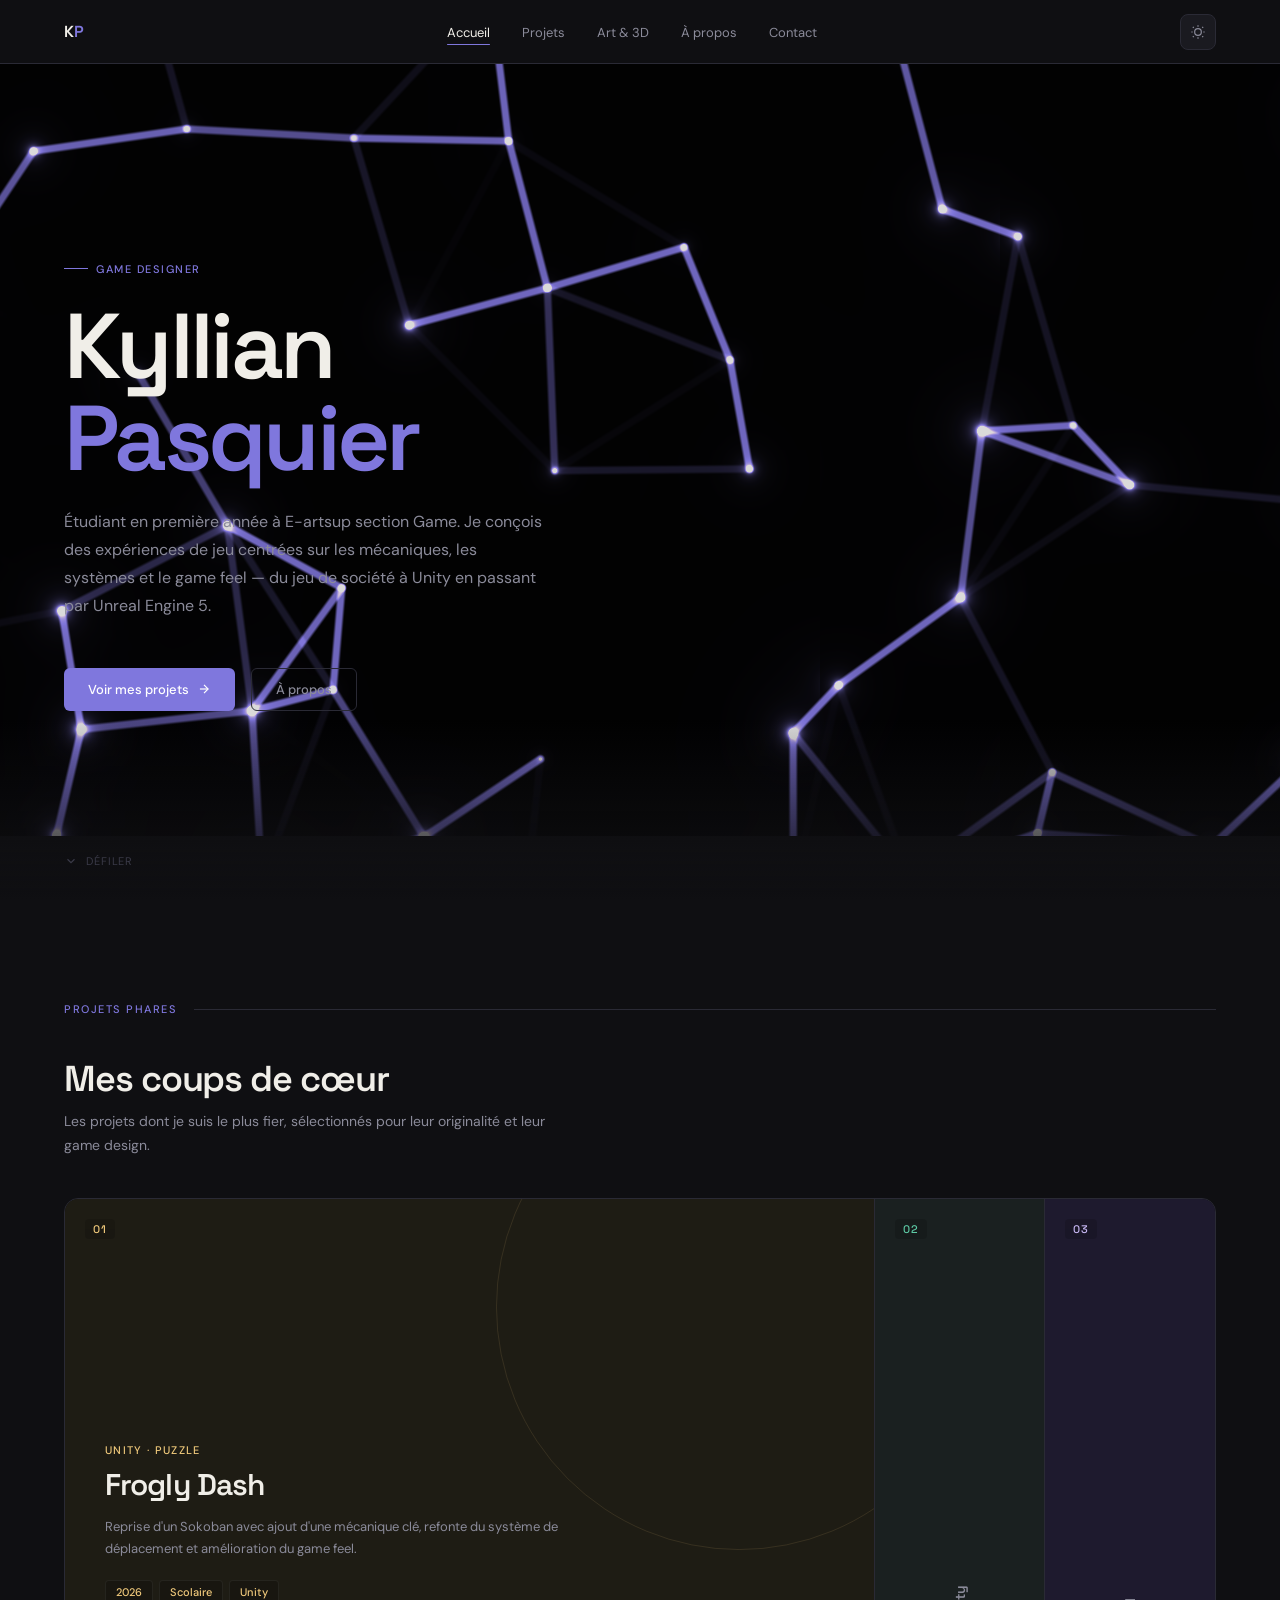
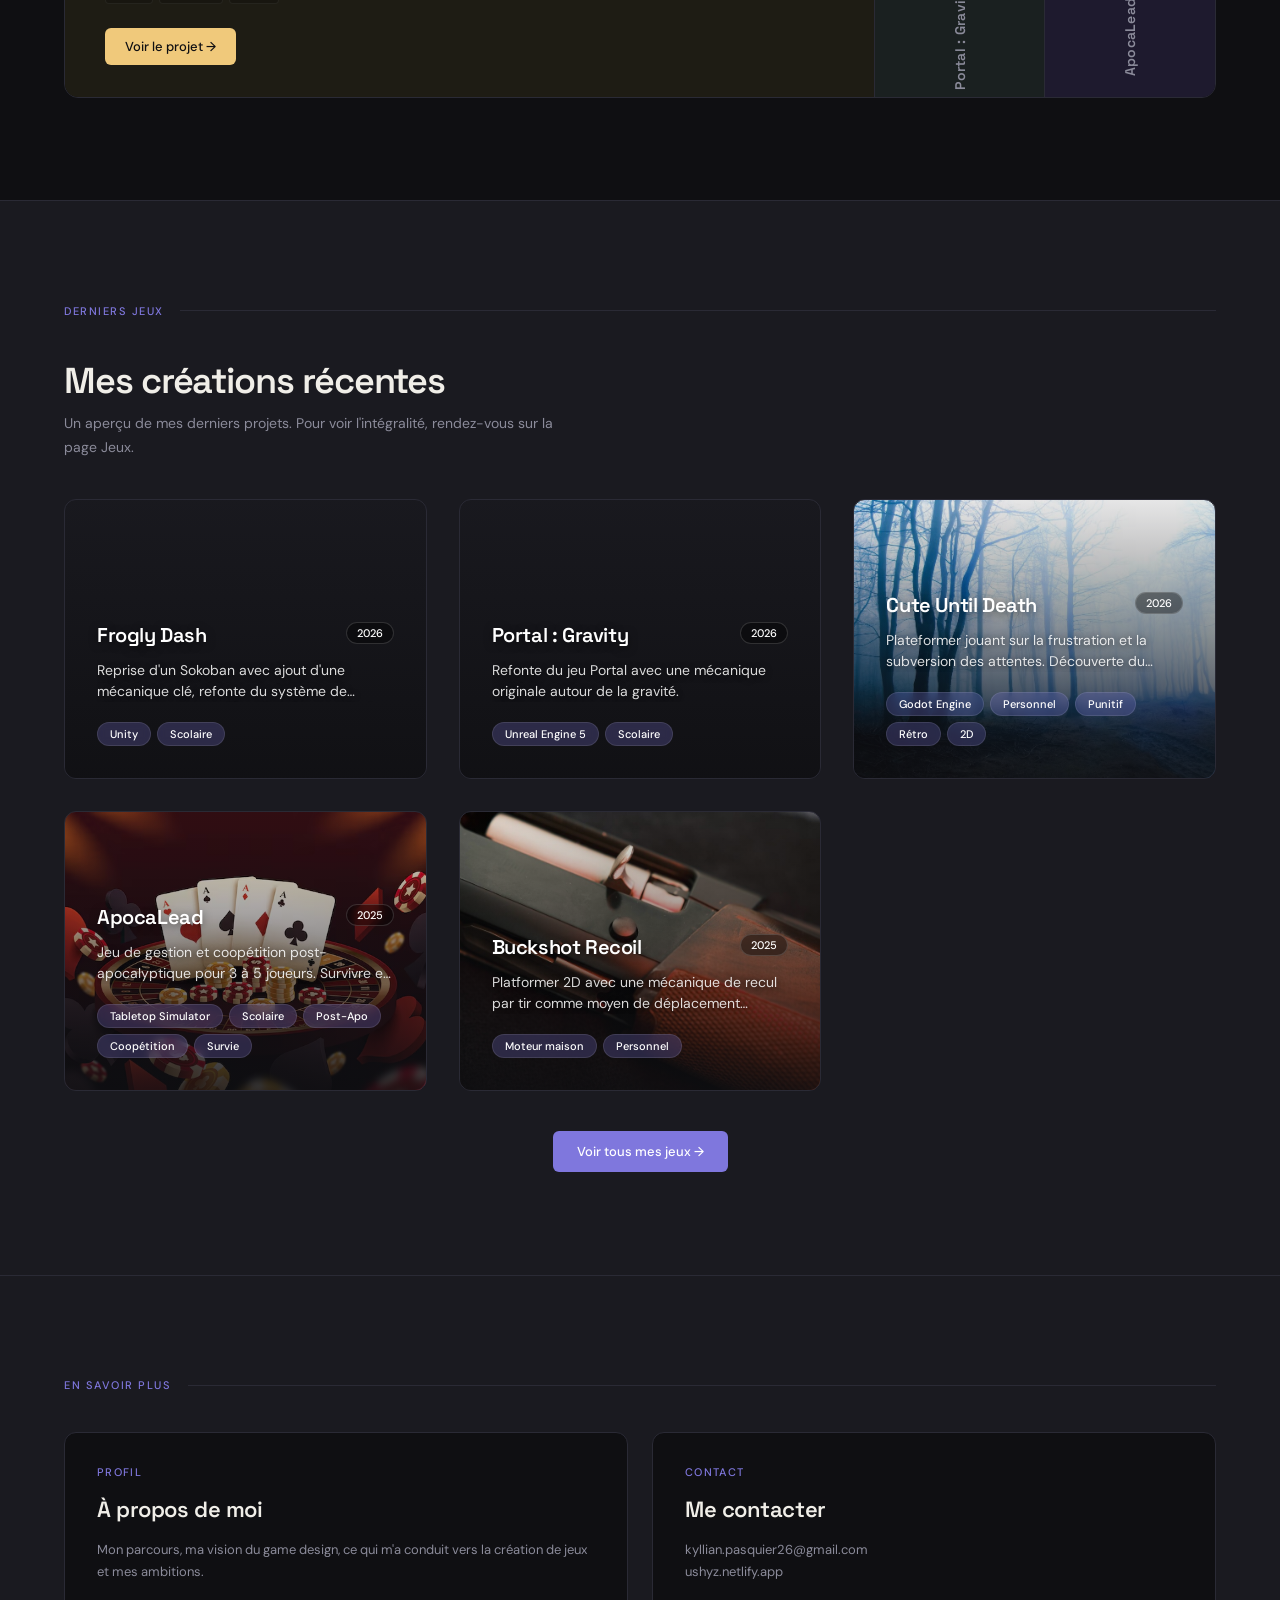
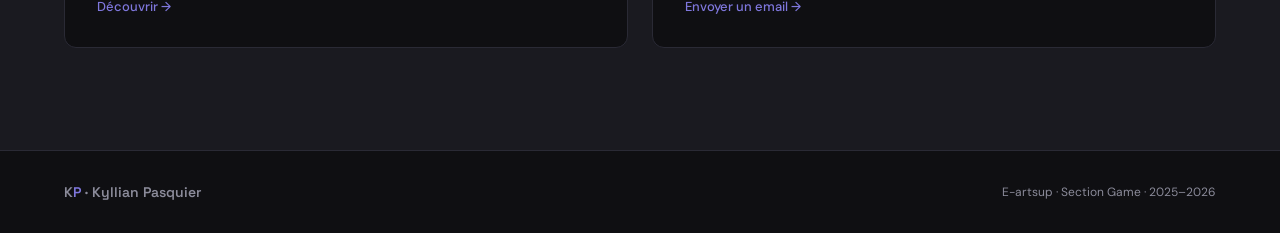
==== commit d49bdfe3: "Major Update" ====
--- a/index.html
+++ b/index.html
@@ -13,7 +13,7 @@
         <a href="index.html" class="nav-logo">K<span>P</span></a>
         <ul class="nav-links" id="navLinks">
             <li><a href="index.html" class="active">Accueil</a></li>
-            <li><a href="projects.html">Projets</a></li>
+            <li><a href="projets.html">Projets</a></li>
             <li><a href="art.html">Art &amp; 3D</a></li>
             <li><a href="info.html">À propos</a></li>
             <li><a href="contact.html">Contact</a></li>
@@ -87,7 +87,7 @@
         </div>
 
         <div style="margin-top:2.5rem; text-align:center;">
-            <a href="projects.html" class="btn-primary">
+            <a href="projets.html" class="btn-primary">
                 Voir tous mes jeux →
             </a>
         </div>
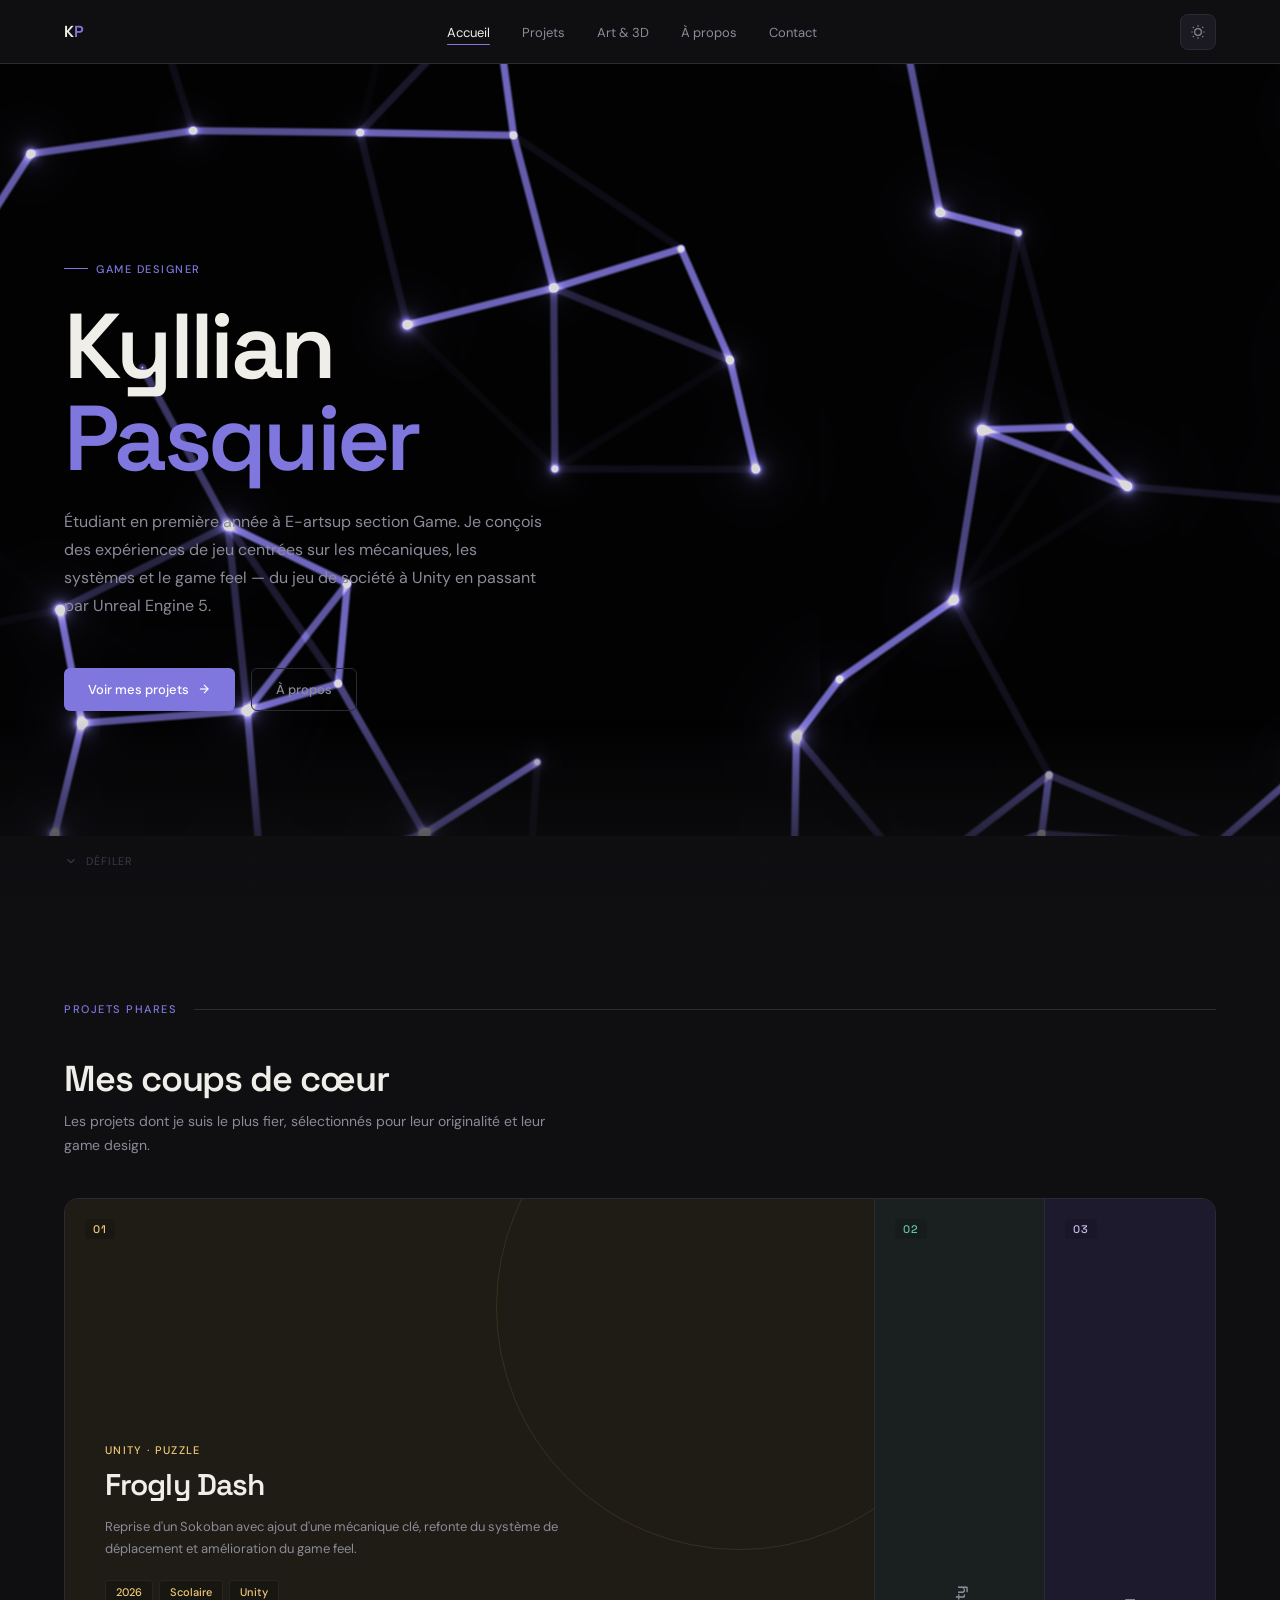
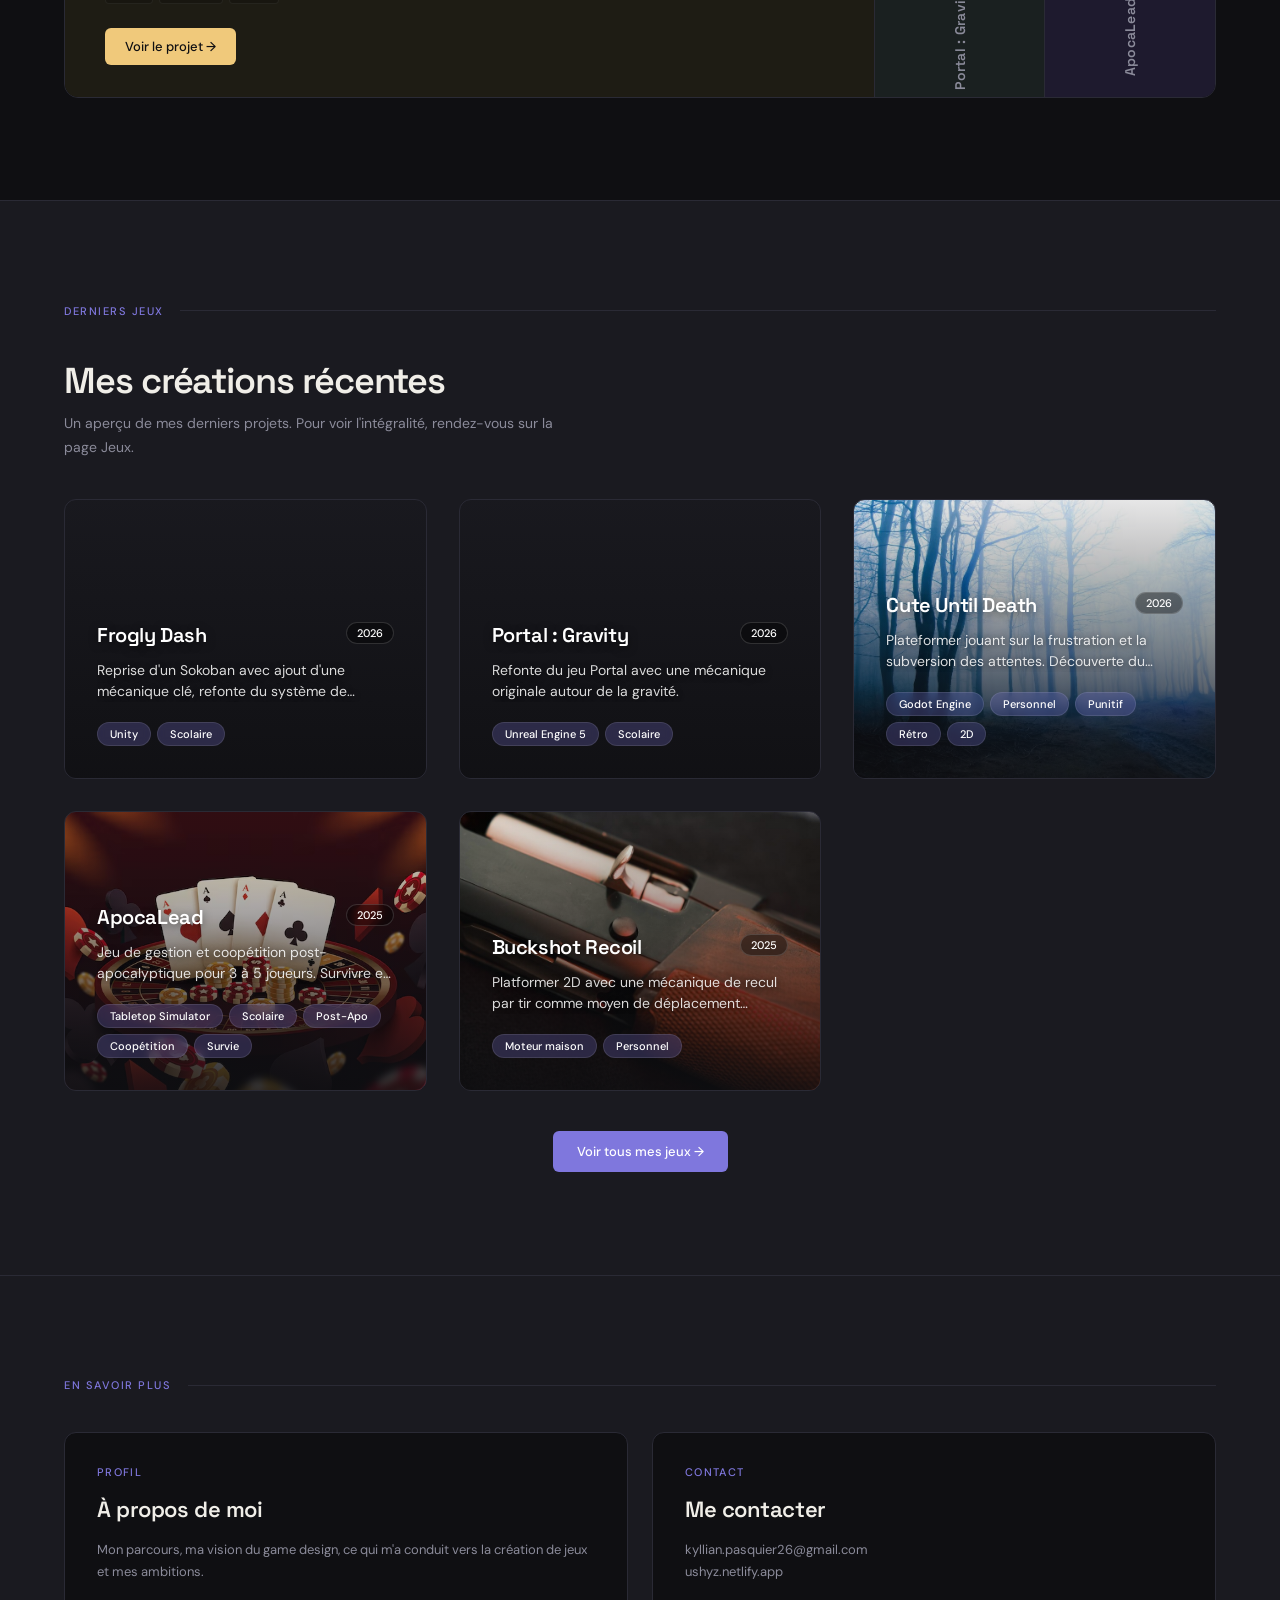
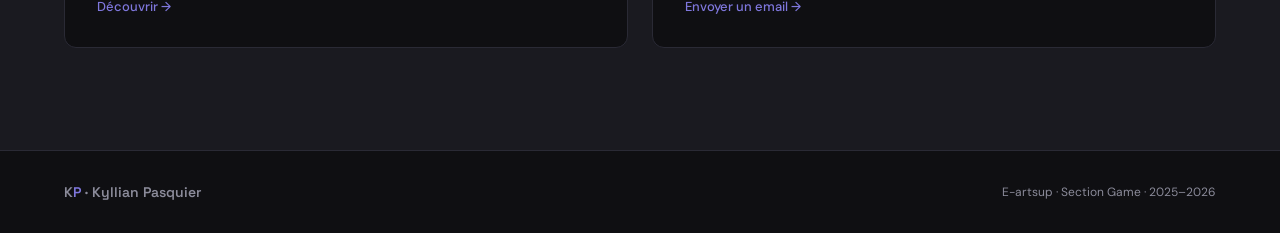
==== commit 39768364: "UPDATE FETCH" ====
--- a/index.html
+++ b/index.html
@@ -4,7 +4,7 @@
     <meta charset="UTF-8" data-theme="light">
     <meta name="viewport" content="width=device-width, initial-scale=1.0">
     <title>Ushyz | Portfolio Game Designer</title>
-    <link rel="stylesheet" href="styles/ushyz.css">
+    <link rel="stylesheet" href="styles/ushyz.css?=v=1.3">
 </head>
 <body>
 
@@ -121,6 +121,6 @@
         <div class="footer-copy">E-artsup · Section Game · 2025–2026</div>
     </footer>
 
-    <script src="js/app.js"></script>
+    <script src="js/app.js?=v=1.3"></script>
 </body>
 </html>
--- a/styles/ushyz.css
+++ b/styles/ushyz.css
@@ -669,4 +669,164 @@
   .accord-panel.active{height:380px;}
   .accord-label-v{transform:translate(-50%,-50%);bottom:unset;top:50%;}
   .bottom-grid{grid-template-columns:1fr;}
+}
+
+/* ============================================================
+   PAGE PROJETS : RECHERCHE & ILLUMINATION
+   ============================================================ */
+
+/* Conteneur principal (recherche + filtres) */
+.search-filter-wrapper {
+    background: var(--bg2);
+    border: 1px solid var(--border);
+    border-radius: 14px;
+    padding: 0.75rem 1rem 0rem 1rem; /* Ajustement du padding pour un look plus compact */
+    margin-bottom: 2rem;
+    max-width: 1500px;           /*Largeur Barre de Recherche*/
+    width: 100%;                /*Responsive sur Mobile*/
+    transition: border-color 0.3s ease;
+}
+
+/* Barre de recherche */
+.search-bar-container {
+    margin-bottom: 0.5rem;
+}
+
+.search-bar {
+    width: 100%;
+    padding: 8px 14px;
+    background: var(--bg);
+    border: 1px solid var(--border);
+    border-radius: 10px;
+    color: var(--ink);
+    font-family: 'DM Sans', sans-serif;
+    font-size: 13px;
+    transition: border-color 0.3s ease, box-shadow 0.3s ease;
+}
+
+.search-bar:focus {
+    outline: none;
+    border-color: var(--accent);
+    box-shadow: 0 0 0 3px rgba(127, 119, 221, 0.12);
+}
+
+.search-bar::placeholder {
+    color: var(--ink3);
+}
+
+/* Filtres - intégrés dans le même bloc */
+.filtres {
+    display: flex;
+    flex-wrap: wrap;
+    align-items: center;
+    gap: 0.5rem 1rem;
+    padding-top: 0.75rem;
+    border-top: 1px solid var(--border);
+}
+
+.filtre-groupe {
+    display: flex;
+    flex-wrap: wrap;
+    align-items: center;
+    gap: 0.4rem;
+}
+
+.filtre-label {
+    font-size: 11px;
+    font-weight: 600;
+    text-transform: uppercase;
+    color: var(--ink3);
+    letter-spacing: 0.06em;
+    margin-right: 0.2rem;
+}
+
+.filtre-btn {
+    background: transparent;
+    border: 1px solid var(--border);
+    color: var(--ink2);
+    padding: 4px 14px;
+    border-radius: 30px;
+    font-size: 12px;
+    font-weight: 500;
+    cursor: pointer;
+    transition: all 0.2s ease;
+    font-family: 'DM Sans', sans-serif;
+    white-space: nowrap;
+}
+
+.filtre-btn:hover {
+    background: var(--accent-dim);
+    border-color: var(--accent);
+    color: var(--accent-light);
+    transform: translateY(-1px);
+}
+
+.filtre-btn.active {
+    background: var(--accent);
+    color: #fff;
+    border-color: var(--accent);
+    box-shadow: 0 2px 10px rgba(127, 119, 221, 0.3);
+}
+
+/* Compteur dynamique */
+#project-counter {
+    font-weight: 600;
+    color: var(--accent);
+    font-size: 1.1em;
+}
+
+/* Effet d'illumination au survol des cartes */
+.perso-card {
+    transition: transform 0.3s ease, border-color 0.3s ease, box-shadow 0.4s ease;
+}
+
+.perso-card:hover {
+    transform: translateY(-6px);
+    border-color: var(--accent-light);
+    box-shadow: 0 8px 30px rgba(127, 119, 221, 0.25);
+}
+
+/* Version mode clair : ajustement des couleurs */
+[data-theme="light"] .search-filter-wrapper {
+    background: #ffffff;
+}
+
+[data-theme="light"] .search-bar {
+    background: var(--bg2);
+}
+
+[data-theme="light"] .filtre-btn {
+    background: #f0f0f0;
+}
+
+[data-theme="light"] .filtre-btn.active {
+    background: var(--accent);
+    color: #fff;
+}
+
+[data-theme="light"] .perso-card:hover {
+    box-shadow: 0 8px 30px rgba(127, 119, 221, 0.15);
+}
+
+/* Effet d'illumination au survol des cartes (GLOW) */
+.perso-card {
+    transition: transform 0.3s ease, border-color 0.3s ease, box-shadow 0.4s ease;
+}
+
+.perso-card:hover {
+    transform: translateY(-6px);
+    border-color: var(--accent-light);
+    box-shadow: 0 8px 30px rgba(127, 119, 221, 0.25); /* Halo violet subtil */
+}
+
+/* Version mode clair : halo plus discret mais présent */
+[data-theme="light"] .perso-card:hover {
+    box-shadow: 0 8px 30px rgba(127, 119, 221, 0.15);
+}
+
+/* Compteur dynamique */
+#project-counter {
+    font-weight: 600;
+    color: var(--accent);
+    font-size: 1.1em;
 }
